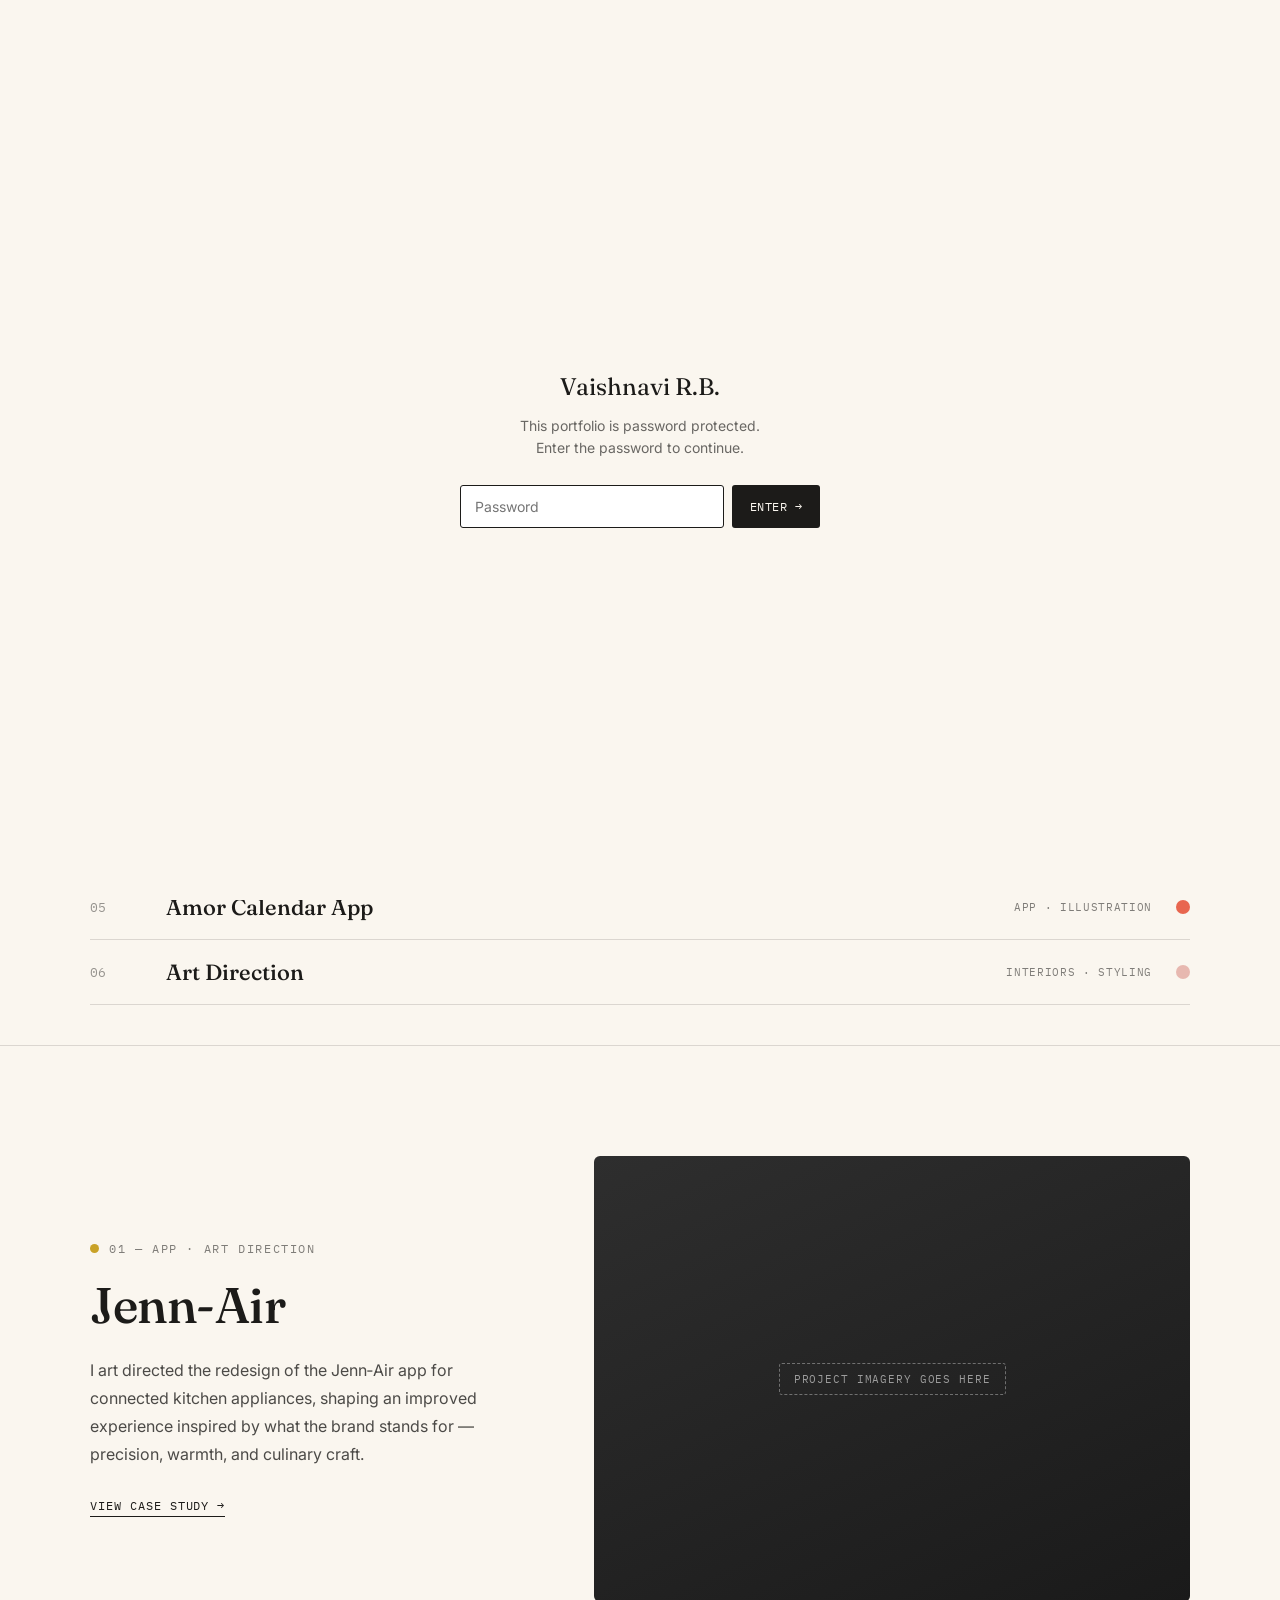
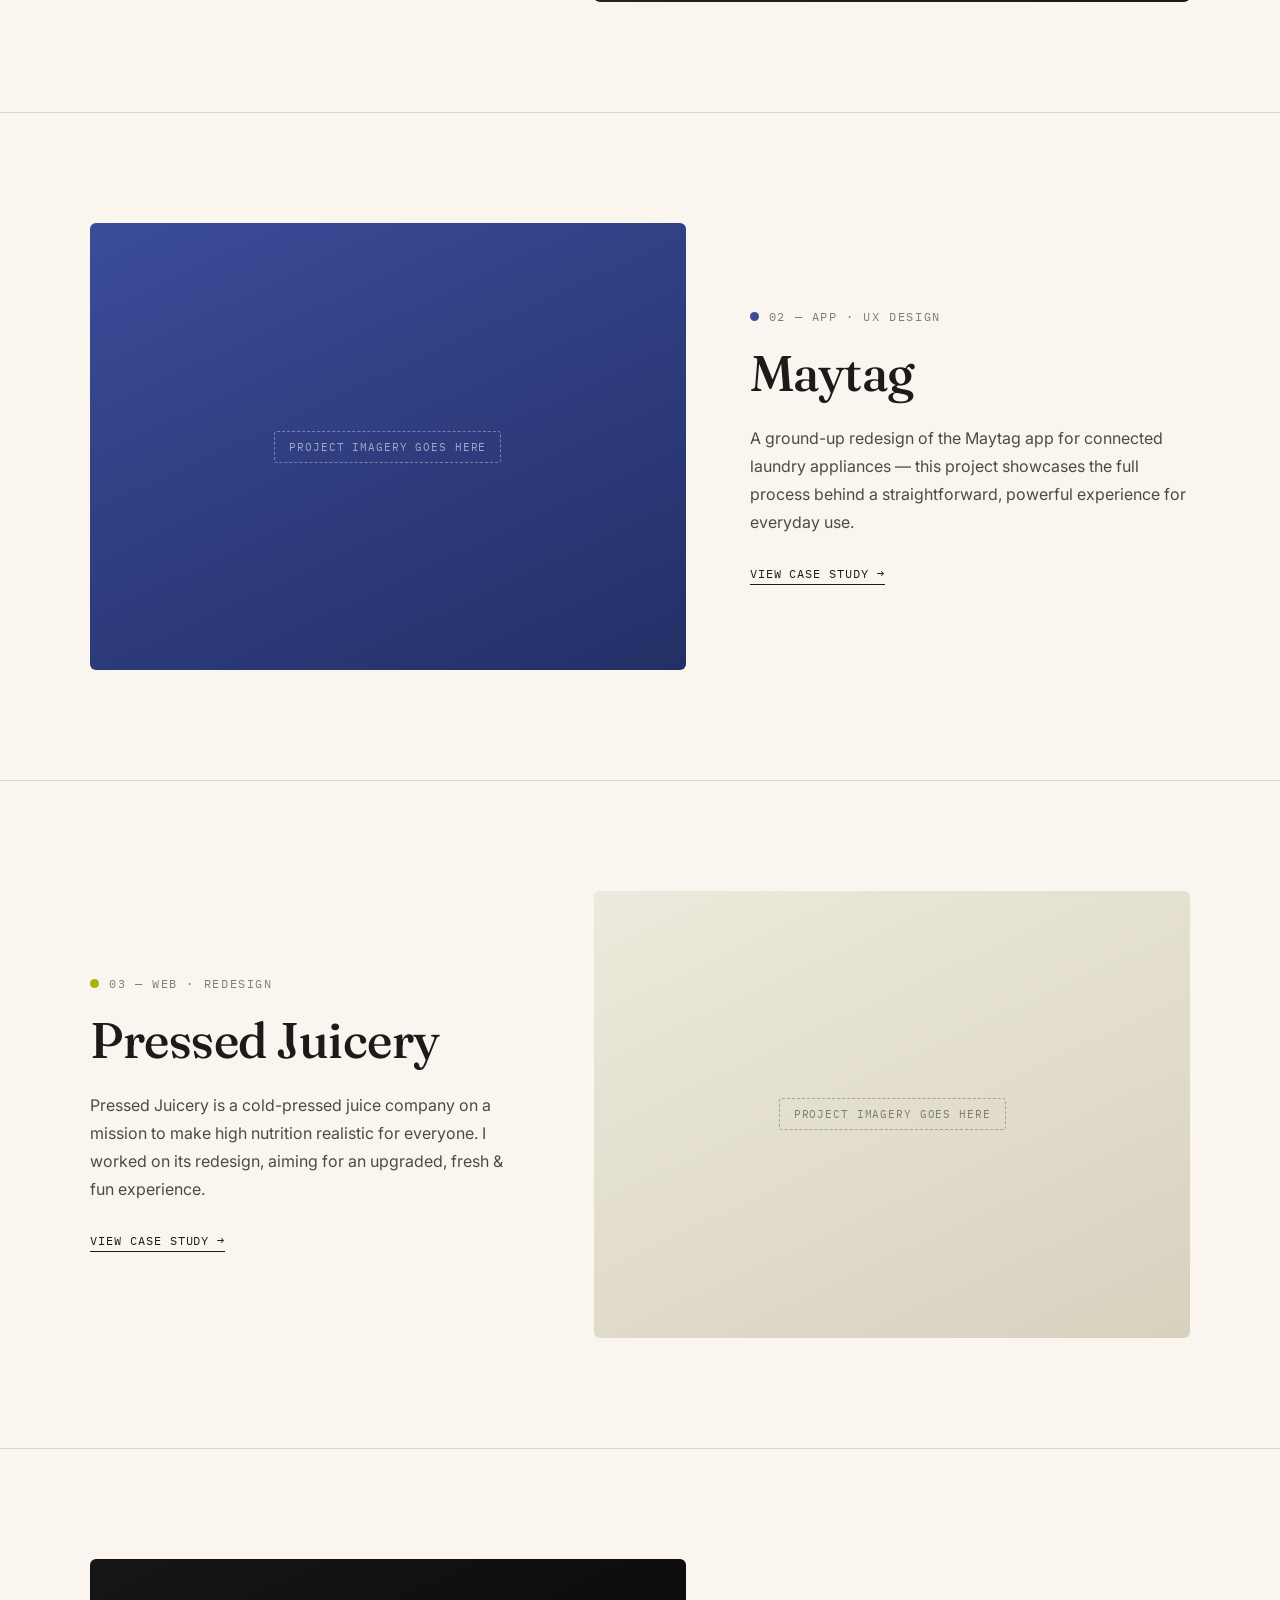
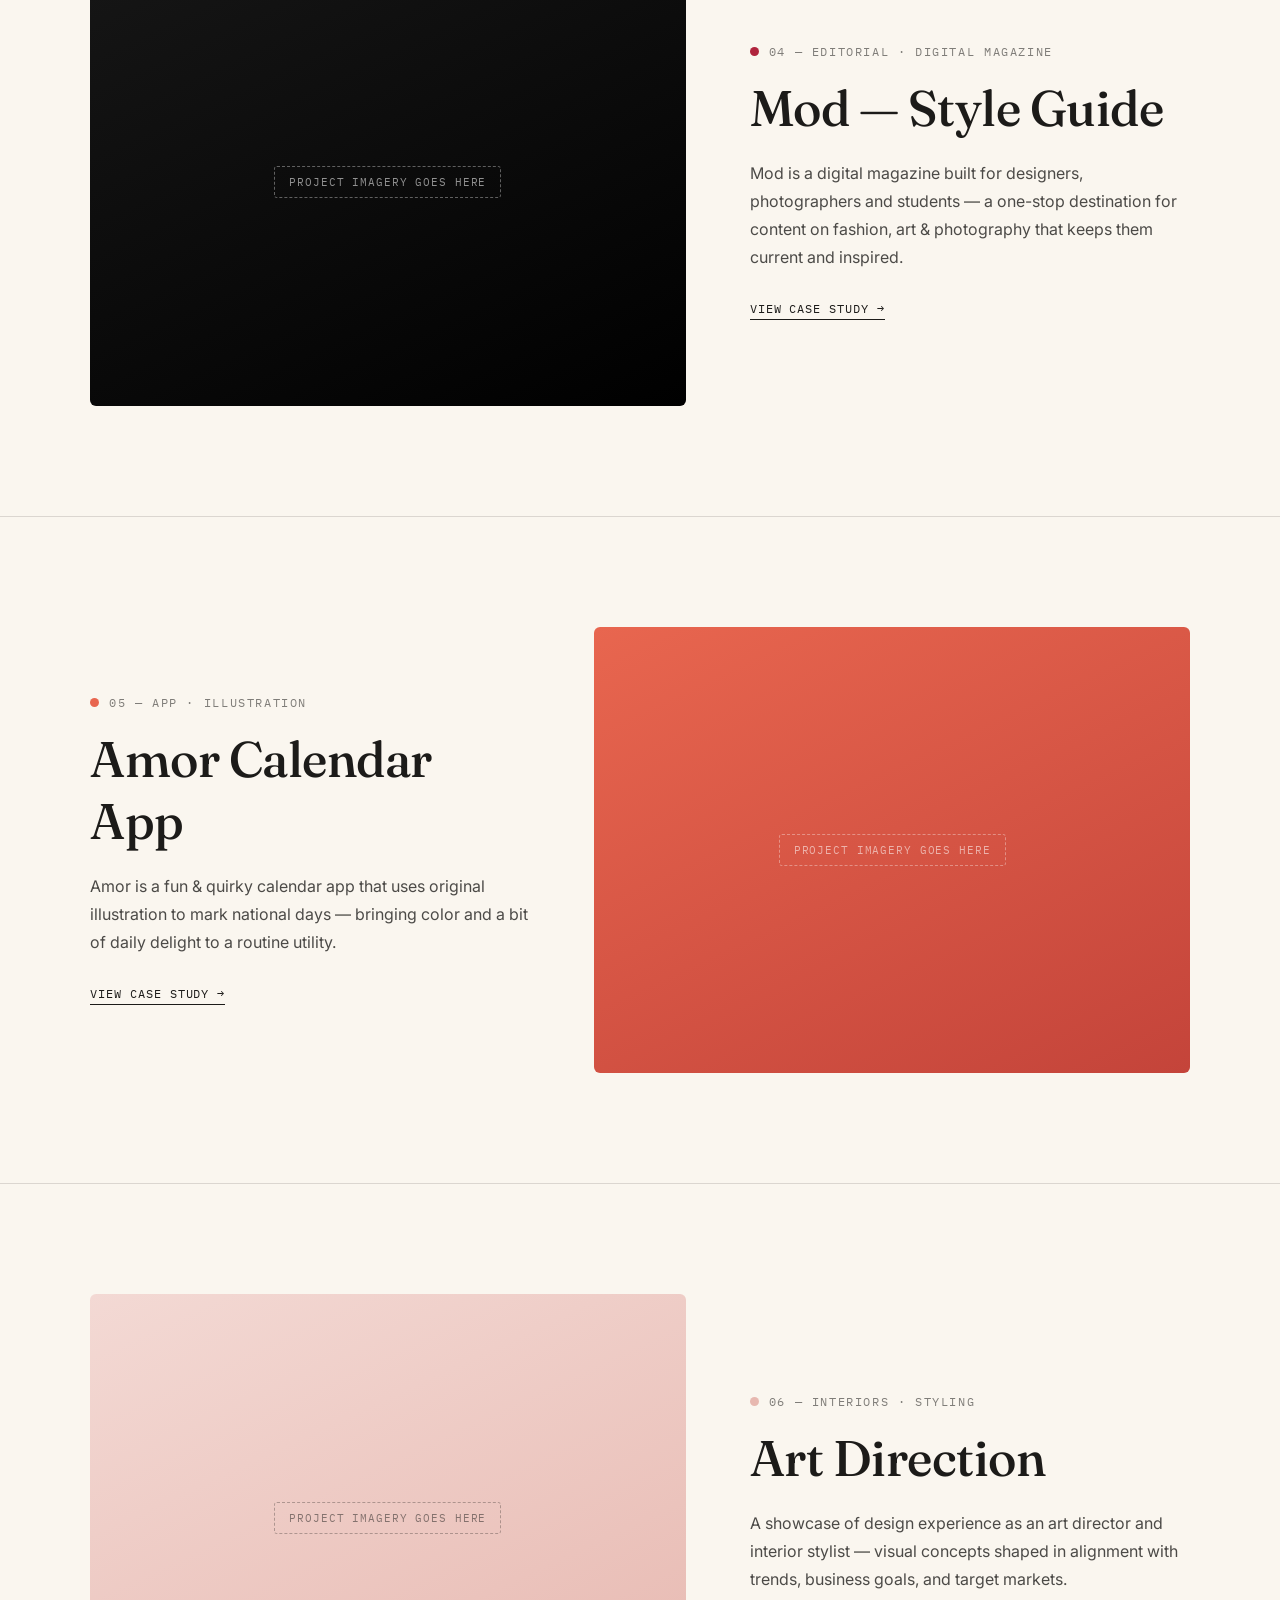
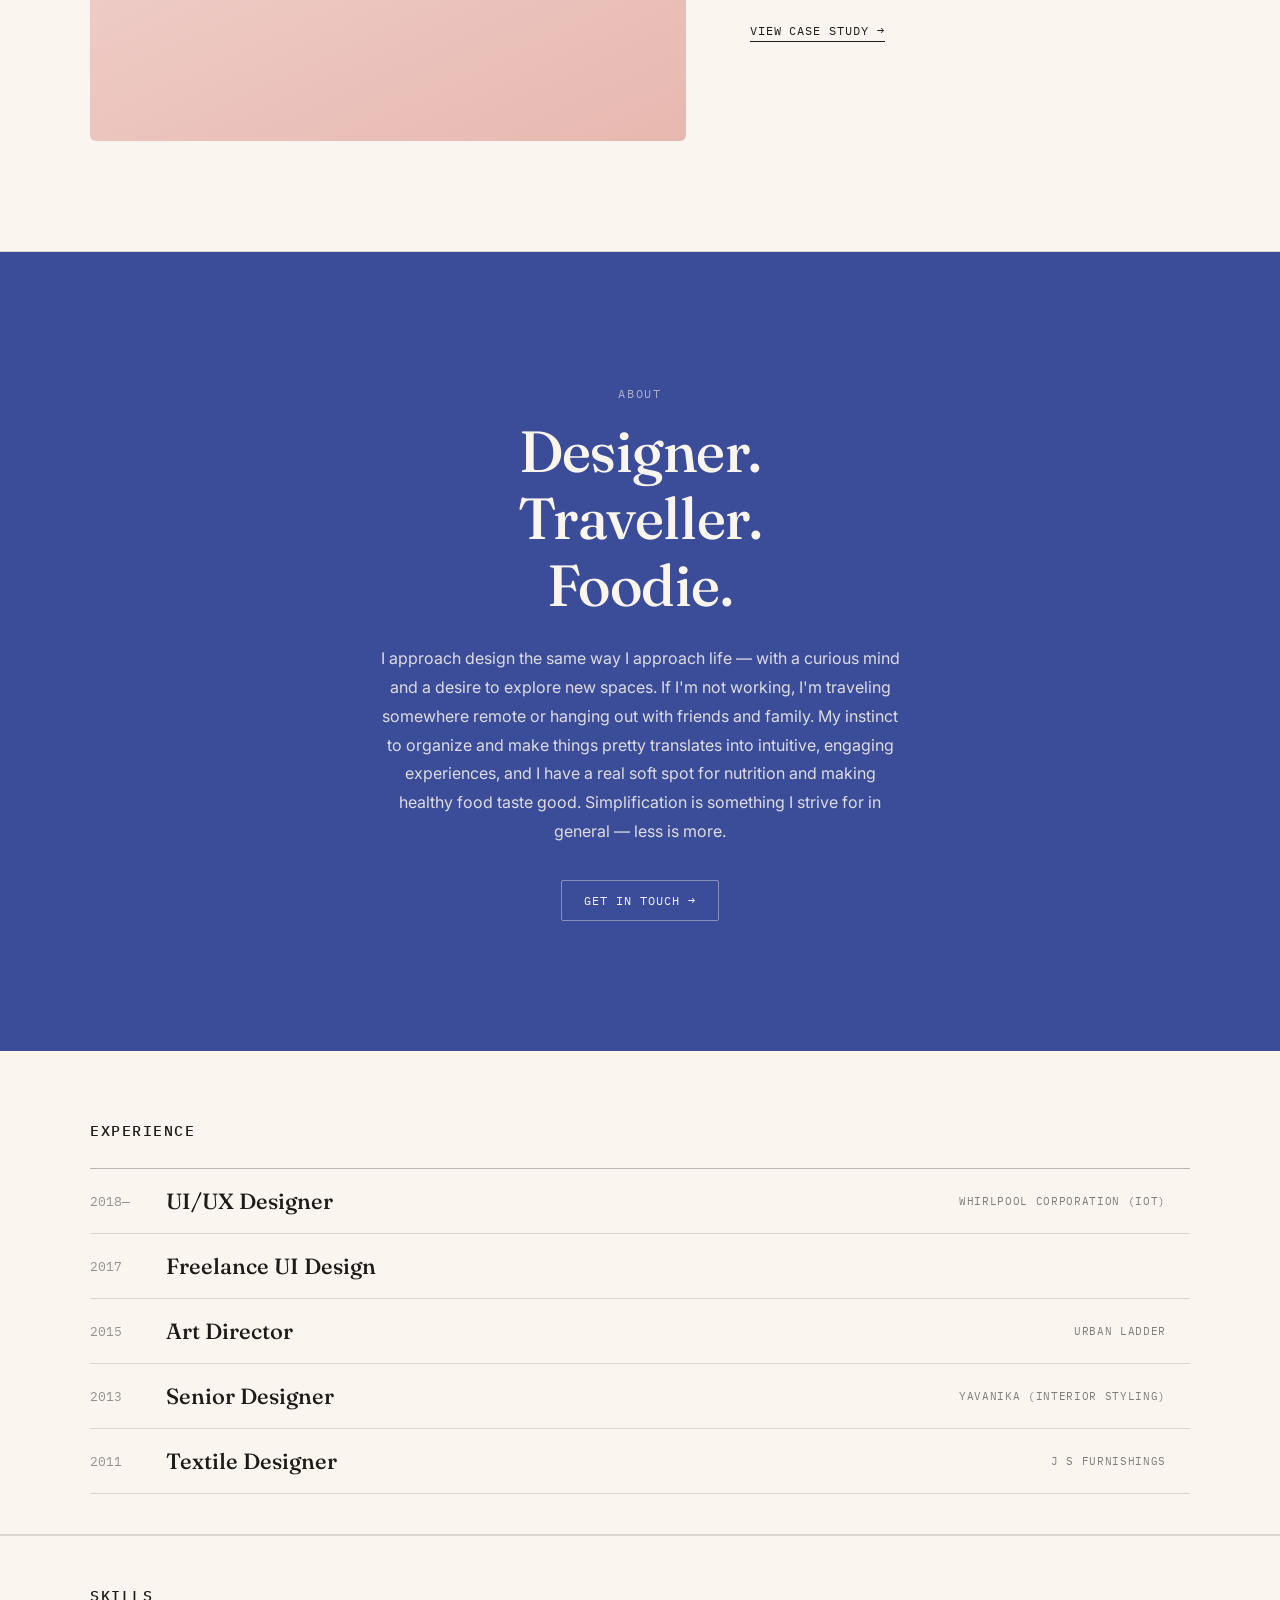
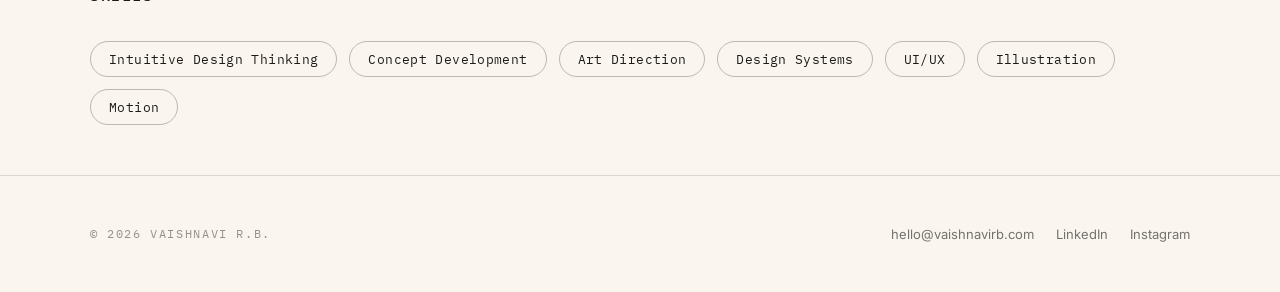
==== index.html @ 7ddd6dfa "Add files via upload" ====
<!DOCTYPE html>
<html lang="en">
<head>
<script src="password-gate.js"></script>
<meta charset="UTF-8">
<meta name="viewport" content="width=device-width, initial-scale=1.0">
<title>Vaishnavi — UI/UX Designer &amp; Art Director</title>
<link rel="preconnect" href="https://fonts.googleapis.com">
<link rel="preconnect" href="https://fonts.gstatic.com" crossorigin>
<link href="https://fonts.googleapis.com/css2?family=Fraunces:ital,opsz,wght@0,9..144,300;0,9..144,400;0,9..144,500;0,9..144,600;1,9..144,400;1,9..144,500&family=Inter:wght@400;500;600&family=IBM+Plex+Mono:wght@400;500&display=swap" rel="stylesheet">
<style>
  :root{
    --paper:#FAF6EF;
    --ink:#1C1B19;
    --indigo:#3B4C99;
    --clay:#C1592B;
    --line: rgba(28,27,25,0.14);
    --line-strong: rgba(28,27,25,0.28);
  }
  *{box-sizing:border-box;}
  html{scroll-behavior:smooth;}
  body{
    margin:0;
    background:var(--paper);
    color:var(--ink);
    font-family:'Inter', sans-serif;
    -webkit-font-smoothing:antialiased;
  }
  ::selection{background:var(--indigo); color:var(--paper);}

  h1,h2,h3{
    font-family:'Fraunces', serif;
    font-weight:500;
    margin:0;
    letter-spacing:-0.01em;
  }
  .eyebrow{
    font-family:'IBM Plex Mono', monospace;
    font-size:11.5px;
    letter-spacing:0.14em;
    text-transform:uppercase;
    color:var(--ink);
    opacity:0.55;
  }
  a{color:inherit;}
  .wrap{max-width:1180px; margin:0 auto; padding:0 40px;}

  /* ===== HEADER ===== */
  header{
    position:sticky; top:0; z-index:50;
    background:rgba(250,246,239,0.86);
    backdrop-filter:blur(10px);
    border-bottom:1px solid var(--line);
  }
  .nav{
    display:flex; align-items:center; justify-content:space-between;
    padding:20px 40px;
    max-width:1180px; margin:0 auto;
  }
  .nav-mark{
    font-family:'Fraunces', serif; font-size:19px; font-weight:500;
    text-decoration:none;
  }
  .nav-links{display:flex; align-items:center; gap:32px; font-size:13.5px;}
  .nav-links a{text-decoration:none; opacity:0.7; transition:opacity .2s;}
  .nav-links a:hover{opacity:1;}
  .nav-cta{
    font-family:'IBM Plex Mono', monospace; font-size:11.5px;
    letter-spacing:0.08em; text-transform:uppercase;
    border:1px solid var(--line-strong); padding:9px 16px; border-radius:2px;
    text-decoration:none !important; opacity:1 !important;
  }
  .nav-cta:hover{background:var(--ink); color:var(--paper); border-color:var(--ink);}

  /* ===== HERO ===== */
  .hero{
    padding:120px 0 90px;
    border-bottom:1px solid var(--line);
  }
  .hero-grid{
    display:grid; grid-template-columns:1.1fr 0.9fr; gap:60px; align-items:end;
  }
  .hero h1{
    font-size:clamp(44px, 6.2vw, 84px);
    line-height:0.98;
  }
  .hero h1 em{
    font-style:italic; color:var(--indigo);
  }
  .hero-role{
    font-family:'Fraunces', serif; font-style:italic; font-weight:400;
    font-size:clamp(20px,2.4vw,26px);
    margin-top:22px; color:var(--ink); opacity:0.85;
  }
  .hero-side p{
    font-size:15.5px; line-height:1.7; opacity:0.75; max-width:38ch;
  }
  .hero-social{
    display:flex; gap:16px; margin-top:26px;
  }
  .hero-social a{
    width:34px; height:34px; border:1px solid var(--line-strong);
    border-radius:50%; display:flex; align-items:center; justify-content:center;
    text-decoration:none; font-size:13px; transition: all .2s;
  }
  .hero-social a:hover{background:var(--ink); color:var(--paper); border-color:var(--ink);}

  /* ===== INDEX / CONTACT SHEET ===== */
  .index-section{
    padding:70px 0 40px;
    border-bottom:1px solid var(--line);
  }
  .index-head{
    display:flex; justify-content:space-between; align-items:baseline; margin-bottom:28px;
  }
  .index-head h2{font-size:15px; font-family:'IBM Plex Mono',monospace; letter-spacing:0.1em; text-transform:uppercase; font-weight:500;}
  .index-head span{font-size:13px; opacity:0.5; font-family:'IBM Plex Mono',monospace;}
  .index-list{border-top:1px solid var(--line-strong);}
  .index-row{
    display:grid; grid-template-columns:52px 1fr auto auto; align-items:center; gap:24px;
    padding:18px 0; border-bottom:1px solid var(--line);
    text-decoration:none; color:var(--ink);
    transition: padding-left .25s ease;
  }
  .index-row:hover{padding-left:10px;}
  .index-num{font-family:'IBM Plex Mono',monospace; font-size:12.5px; opacity:0.45;}
  .index-title{font-family:'Fraunces', serif; font-size:22px; font-weight:500;}
  .index-tag{font-family:'IBM Plex Mono',monospace; font-size:11px; letter-spacing:0.06em; text-transform:uppercase; opacity:0.55;}
  .index-swatch{width:14px; height:14px; border-radius:50%;}

  /* ===== PROJECT SECTIONS ===== */
  .project{
    padding:110px 0;
    border-bottom:1px solid var(--line);
  }
  .project-grid{
    display:grid; grid-template-columns:0.85fr 1.15fr; gap:64px; align-items:center;
  }
  .project:nth-child(even) .project-grid{ }
  .project.flip .project-grid{grid-template-columns:1.15fr 0.85fr;}
  .project.flip .project-visual{order:-1;}
  .project-eyebrow{display:flex; align-items:center; gap:10px; margin-bottom:18px;}
  .project-eyebrow .dot{width:9px; height:9px; border-radius:50%;}
  .project h3{font-size:clamp(32px,4vw,50px); margin-bottom:20px;}
  .project p{font-size:16px; line-height:1.75; opacity:0.78; max-width:44ch; margin-bottom:26px;}
  .project-link{
    font-family:'IBM Plex Mono', monospace; font-size:12px; letter-spacing:0.08em; text-transform:uppercase;
    text-decoration:none; display:inline-flex; align-items:center; gap:8px; border-bottom:1px solid var(--ink); padding-bottom:3px;
  }
  .project-visual{
    aspect-ratio:4/3; border-radius:6px; position:relative; overflow:hidden;
    display:flex; align-items:center; justify-content:center;
  }
  .project-visual .ph-label{
    font-family:'IBM Plex Mono',monospace; font-size:11px; letter-spacing:0.08em; text-transform:uppercase;
    color:rgba(255,255,255,0.55); border:1px dashed rgba(255,255,255,0.35); padding:8px 14px; border-radius:3px;
  }

  /* ===== ABOUT / CLOSING ===== */
  .about-strip{
    padding:130px 0; background:var(--indigo); color:var(--paper);
    text-align:center;
  }
  .about-strip .eyebrow{color:var(--paper); opacity:0.6;}
  .about-strip h2{
    font-size:clamp(34px,5vw,58px); margin-top:16px; line-height:1.15;
  }
  .about-strip h2 span{display:block;}
  .about-cta{
    margin-top:34px; display:inline-flex; align-items:center; gap:10px;
    font-family:'IBM Plex Mono',monospace; font-size:12px; letter-spacing:0.08em; text-transform:uppercase;
    border:1px solid rgba(250,246,239,0.4); padding:12px 22px; border-radius:2px; text-decoration:none;
    transition: all .2s;
  }
  .about-cta:hover{background:var(--paper); color:var(--indigo); border-color:var(--paper);}

  /* ===== FOOTER ===== */
  footer{padding:50px 0; }
  .footer-grid{display:flex; justify-content:space-between; align-items:center; flex-wrap:wrap; gap:20px;}
  footer .eyebrow{opacity:0.45;}
  .footer-links{display:flex; gap:22px; font-size:13px;}
  .footer-links a{text-decoration:none; opacity:0.6;}
  .footer-links a:hover{opacity:1;}

  @media (max-width:860px){
    .wrap{padding:0 24px;}
    .nav{padding:18px 24px;}
    .nav-links{gap:18px;}
    .hero{padding:70px 0 50px;}
    .hero-grid{grid-template-columns:1fr; gap:30px;}
    .index-row{grid-template-columns:34px 1fr; row-gap:6px;}
    .index-tag, .index-swatch{display:none;}
    .project{padding:64px 0;}
    .project-grid, .project.flip .project-grid{grid-template-columns:1fr !important; gap:32px;}
    .project.flip .project-visual{order:0;}
    .about-strip{padding:80px 0;}
  }
</style>
</head>
<body>

<header>
  <nav class="nav">
    <a href="#top" class="nav-mark">Vaishnavi&nbsp;R.B.</a>
    <div class="nav-links">
      <a href="#work">Work</a>
      <a href="#about">About</a>
      <a href="#contact" class="nav-cta">Contact</a>
    </div>
  </nav>
</header>

<main id="top">

  <!-- HERO -->
  <section class="hero">
    <div class="wrap hero-grid">
      <div>
        <h1>Hi, I'm<br><em>Vaishnavi.</em></h1>
        <div class="hero-role">UI/UX Designer &amp; Art Director</div>
      </div>
      <div class="hero-side">
        <p>I design digital products and lead visual direction for brands across food, home, fashion and lifestyle — from connected-appliance apps to editorial style guides.</p>
        <div class="hero-social">
          <a href="#" aria-label="LinkedIn">in</a>
          <a href="#" aria-label="Instagram">◎</a>
        </div>
      </div>
    </div>
  </section>

  <!-- INDEX -->
  <section class="index-section" id="work">
    <div class="wrap">
      <div class="index-head">
        <h2>Selected Work</h2>
        <span>2019 — 2024</span>
      </div>
      <div class="index-list">

        <a href="jennair.html" class="index-row">
          <span class="index-num">01</span>
          <span class="index-title">Jenn&#8209;Air</span>
          <span class="index-tag">App · Art Direction</span>
          <span class="index-swatch" style="background:#C9A227;"></span>
        </a>

        <a href="maytag.html" class="index-row">
          <span class="index-num">02</span>
          <span class="index-title">Maytag</span>
          <span class="index-tag">App · UX Design</span>
          <span class="index-swatch" style="background:#3B4C99;"></span>
        </a>

        <a href="pressed-juicery.html" class="index-row">
          <span class="index-num">03</span>
          <span class="index-title">Pressed Juicery</span>
          <span class="index-tag">Web · Redesign</span>
          <span class="index-swatch" style="background:#A8B400;"></span>
        </a>

        <a href="mod-style-guide.html" class="index-row">
          <span class="index-num">04</span>
          <span class="index-title">Mod — Style Guide</span>
          <span class="index-tag">Editorial · Digital Mag</span>
          <span class="index-swatch" style="background:#B0243D;"></span>
        </a>

        <a href="amor.html" class="index-row">
          <span class="index-num">05</span>
          <span class="index-title">Amor Calendar App</span>
          <span class="index-tag">App · Illustration</span>
          <span class="index-swatch" style="background:#E8664F;"></span>
        </a>

        <a href="art-direction.html" class="index-row">
          <span class="index-num">06</span>
          <span class="index-title">Art Direction</span>
          <span class="index-tag">Interiors · Styling</span>
          <span class="index-swatch" style="background:#E7B8B0;"></span>
        </a>

      </div>
    </div>
  </section>

  <!-- 01 JENN-AIR -->
  <section class="project" id="jennair">
    <div class="wrap project-grid">
      <div>
        <div class="project-eyebrow">
          <span class="dot" style="background:#C9A227;"></span>
          <span class="eyebrow">01 — App · Art Direction</span>
        </div>
        <h3>Jenn&#8209;Air</h3>
        <p>I art directed the redesign of the Jenn&#8209;Air app for connected kitchen appliances, shaping an improved experience inspired by what the brand stands for — precision, warmth, and culinary craft.</p>
        <a class="project-link" href="jennair.html">View case study →</a>
      </div>
      <div class="project-visual" style="background:linear-gradient(155deg,#2E2E2E,#1a1a1a);">
        <span class="ph-label">Project imagery goes here</span>
      </div>
    </div>
  </section>

  <!-- 02 MAYTAG -->
  <section class="project flip" id="maytag">
    <div class="wrap project-grid">
      <div class="project-visual" style="background:linear-gradient(155deg,#3B4C99,#232f66);">
        <span class="ph-label">Project imagery goes here</span>
      </div>
      <div>
        <div class="project-eyebrow">
          <span class="dot" style="background:#3B4C99;"></span>
          <span class="eyebrow">02 — App · UX Design</span>
        </div>
        <h3>Maytag</h3>
        <p>A ground-up redesign of the Maytag app for connected laundry appliances — this project showcases the full process behind a straightforward, powerful experience for everyday use.</p>
        <a class="project-link" href="maytag.html">View case study →</a>
      </div>
    </div>
  </section>

  <!-- 03 PRESSED JUICERY -->
  <section class="project" id="juicery">
    <div class="wrap project-grid">
      <div>
        <div class="project-eyebrow">
          <span class="dot" style="background:#A8B400;"></span>
          <span class="eyebrow">03 — Web · Redesign</span>
        </div>
        <h3>Pressed Juicery</h3>
        <p>Pressed Juicery is a cold-pressed juice company on a mission to make high nutrition realistic for everyone. I worked on its redesign, aiming for an upgraded, fresh &amp; fun experience.</p>
        <a class="project-link" href="pressed-juicery.html">View case study →</a>
      </div>
      <div class="project-visual" style="background:linear-gradient(155deg,#EDE9DC,#D7D2BE);">
        <span class="ph-label" style="color:rgba(28,27,25,0.5); border-color:rgba(28,27,25,0.3);">Project imagery goes here</span>
      </div>
    </div>
  </section>

  <!-- 04 MOD -->
  <section class="project flip" id="mod">
    <div class="wrap project-grid">
      <div class="project-visual" style="background:linear-gradient(155deg,#161616,#000);">
        <span class="ph-label">Project imagery goes here</span>
      </div>
      <div>
        <div class="project-eyebrow">
          <span class="dot" style="background:#B0243D;"></span>
          <span class="eyebrow">04 — Editorial · Digital Magazine</span>
        </div>
        <h3>Mod — Style Guide</h3>
        <p>Mod is a digital magazine built for designers, photographers and students — a one-stop destination for content on fashion, art &amp; photography that keeps them current and inspired.</p>
        <a class="project-link" href="mod-style-guide.html">View case study →</a>
      </div>
    </div>
  </section>

  <!-- 05 AMOR -->
  <section class="project" id="amor">
    <div class="wrap project-grid">
      <div>
        <div class="project-eyebrow">
          <span class="dot" style="background:#E8664F;"></span>
          <span class="eyebrow">05 — App · Illustration</span>
        </div>
        <h3>Amor Calendar App</h3>
        <p>Amor is a fun &amp; quirky calendar app that uses original illustration to mark national days — bringing color and a bit of daily delight to a routine utility.</p>
        <a class="project-link" href="amor.html">View case study →</a>
      </div>
      <div class="project-visual" style="background:linear-gradient(155deg,#E8664F,#C4443A);">
        <span class="ph-label">Project imagery goes here</span>
      </div>
    </div>
  </section>

  <!-- 06 ART DIRECTION -->
  <section class="project flip" id="artdirection">
    <div class="wrap project-grid">
      <div class="project-visual" style="background:linear-gradient(155deg,#F3D9D4,#E7B8B0);">
        <span class="ph-label" style="color:rgba(28,27,25,0.5); border-color:rgba(28,27,25,0.3);">Project imagery goes here</span>
      </div>
      <div>
        <div class="project-eyebrow">
          <span class="dot" style="background:#E7B8B0;"></span>
          <span class="eyebrow">06 — Interiors · Styling</span>
        </div>
        <h3>Art Direction</h3>
        <p>A showcase of design experience as an art director and interior stylist — visual concepts shaped in alignment with trends, business goals, and target markets.</p>
        <a class="project-link" href="art-direction.html">View case study →</a>
      </div>
    </div>
  </section>

  <!-- ABOUT / CLOSING -->
  <section class="about-strip" id="about">
    <div class="wrap">
      <span class="eyebrow">About</span>
      <h2><span>Designer.</span><span>Traveller.</span><span>Foodie.</span></h2>
      <p style="max-width:52ch; margin:26px auto 0; font-size:16px; line-height:1.8; opacity:0.85;">I approach design the same way I approach life — with a curious mind and a desire to explore new spaces. If I'm not working, I'm traveling somewhere remote or hanging out with friends and family. My instinct to organize and make things pretty translates into intuitive, engaging experiences, and I have a real soft spot for nutrition and making healthy food taste good. Simplification is something I strive for in general — less is more.</p>
      <a href="#contact" class="about-cta">Get in touch →</a>
    </div>
  </section>

  <!-- EXPERIENCE -->
  <section class="index-section">
    <div class="wrap">
      <div class="index-head">
        <h2>Experience</h2>
      </div>
      <div class="index-list">
        <div class="index-row" style="cursor:default;">
          <span class="index-num">2018—</span>
          <span class="index-title">UI/UX Designer</span>
          <span class="index-tag">Whirlpool Corporation (IoT)</span>
          <span></span>
        </div>
        <div class="index-row" style="cursor:default;">
          <span class="index-num">2017</span>
          <span class="index-title">Freelance UI Design</span>
          <span class="index-tag"></span>
          <span></span>
        </div>
        <div class="index-row" style="cursor:default;">
          <span class="index-num">2015</span>
          <span class="index-title">Art Director</span>
          <span class="index-tag">Urban Ladder</span>
          <span></span>
        </div>
        <div class="index-row" style="cursor:default;">
          <span class="index-num">2013</span>
          <span class="index-title">Senior Designer</span>
          <span class="index-tag">Yavanika (Interior Styling)</span>
          <span></span>
        </div>
        <div class="index-row" style="cursor:default;">
          <span class="index-num">2011</span>
          <span class="index-title">Textile Designer</span>
          <span class="index-tag">J S Furnishings</span>
          <span></span>
        </div>
      </div>
    </div>
  </section>

  <!-- SKILLS -->
  <section class="index-section" style="border-top:1px solid var(--line); padding-top:50px;">
    <div class="wrap">
      <div class="index-head">
        <h2>Skills</h2>
      </div>
      <div style="display:flex; flex-wrap:wrap; gap:12px; padding:8px 0 10px;">
        <span style="font-family:'IBM Plex Mono',monospace; font-size:12.5px; letter-spacing:0.03em; border:1px solid var(--line-strong); border-radius:999px; padding:9px 18px;">Intuitive Design Thinking</span>
        <span style="font-family:'IBM Plex Mono',monospace; font-size:12.5px; letter-spacing:0.03em; border:1px solid var(--line-strong); border-radius:999px; padding:9px 18px;">Concept Development</span>
        <span style="font-family:'IBM Plex Mono',monospace; font-size:12.5px; letter-spacing:0.03em; border:1px solid var(--line-strong); border-radius:999px; padding:9px 18px;">Art Direction</span>
        <span style="font-family:'IBM Plex Mono',monospace; font-size:12.5px; letter-spacing:0.03em; border:1px solid var(--line-strong); border-radius:999px; padding:9px 18px;">Design Systems</span>
        <span style="font-family:'IBM Plex Mono',monospace; font-size:12.5px; letter-spacing:0.03em; border:1px solid var(--line-strong); border-radius:999px; padding:9px 18px;">UI/UX</span>
        <span style="font-family:'IBM Plex Mono',monospace; font-size:12.5px; letter-spacing:0.03em; border:1px solid var(--line-strong); border-radius:999px; padding:9px 18px;">Illustration</span>
        <span style="font-family:'IBM Plex Mono',monospace; font-size:12.5px; letter-spacing:0.03em; border:1px solid var(--line-strong); border-radius:999px; padding:9px 18px;">Motion</span>
      </div>
    </div>
  </section>

</main>

<footer id="contact">
  <div class="wrap footer-grid">
    <span class="eyebrow">© 2026 Vaishnavi R.B.</span>
    <div class="footer-links">
      <a href="mailto:hello@vaishnavirb.com">hello@vaishnavirb.com</a>
      <a href="#">LinkedIn</a>
      <a href="#">Instagram</a>
    </div>
  </div>
</footer>

</body>
</html>
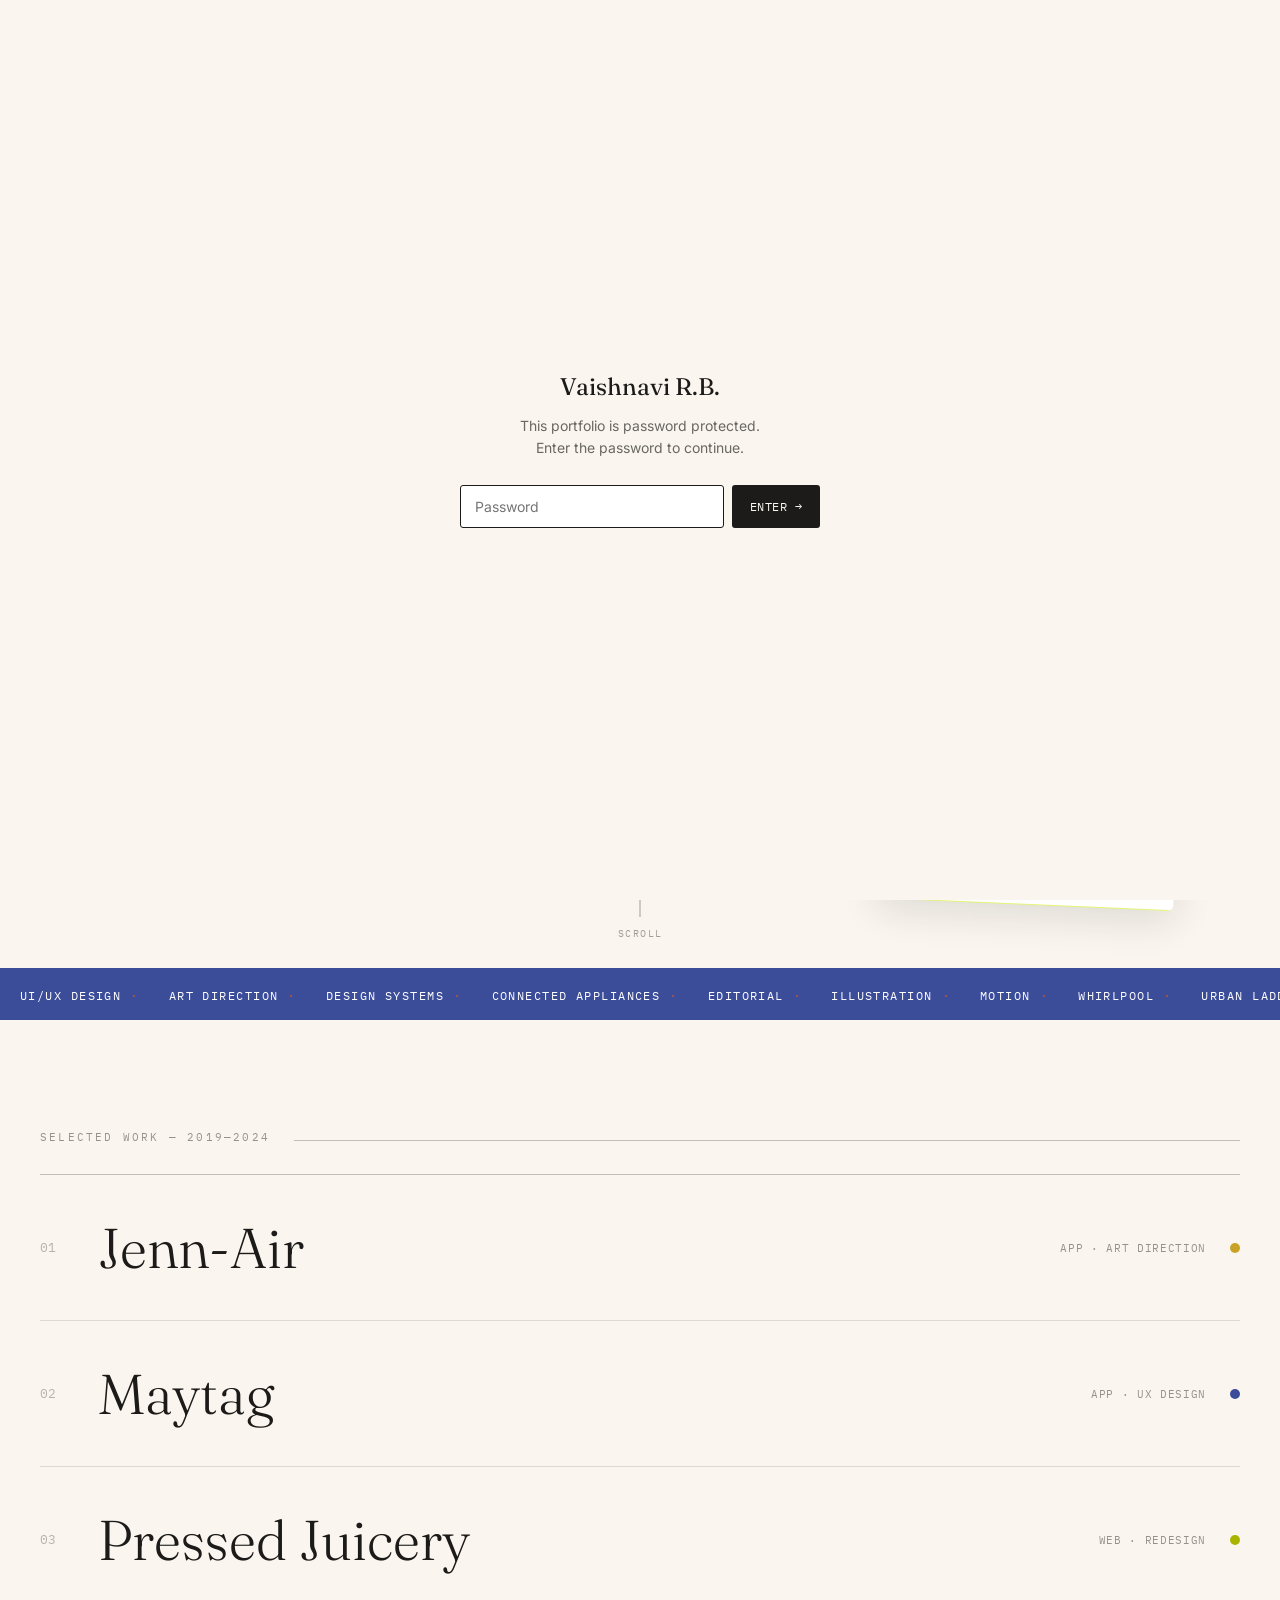
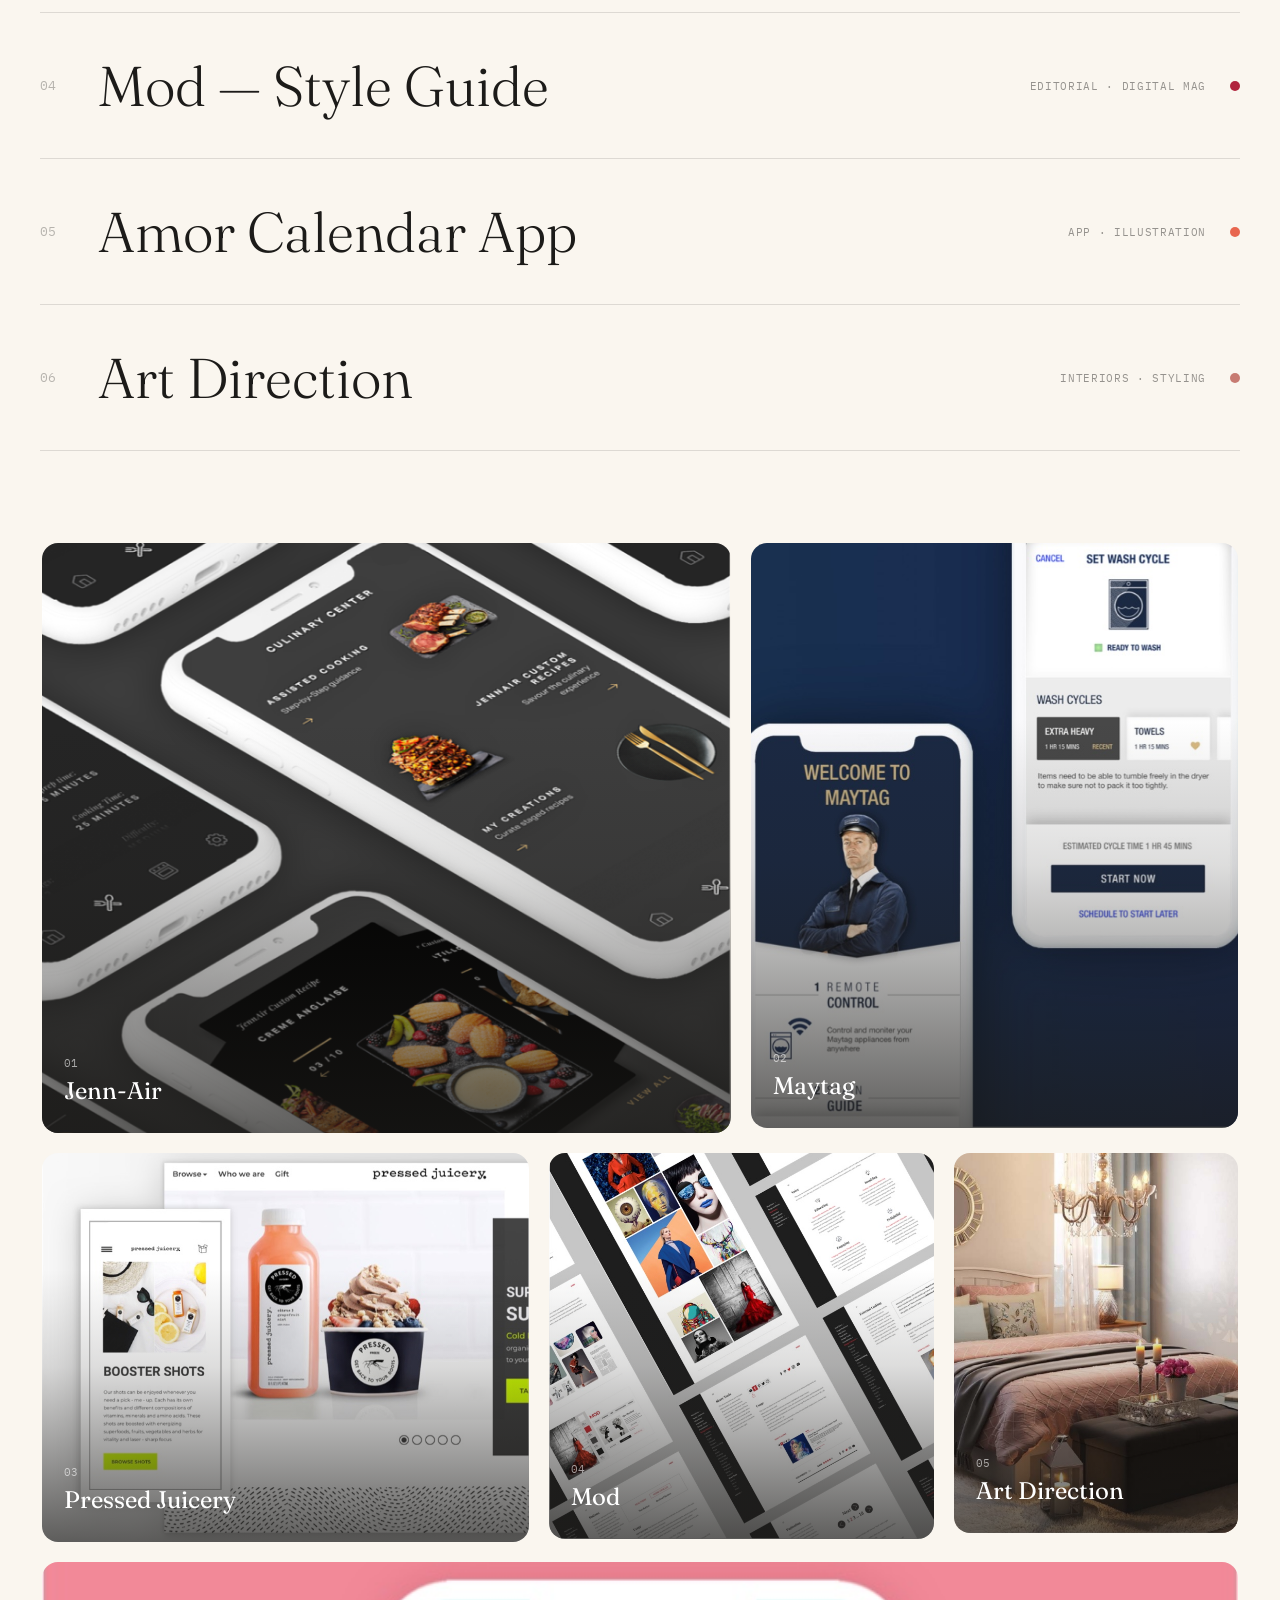
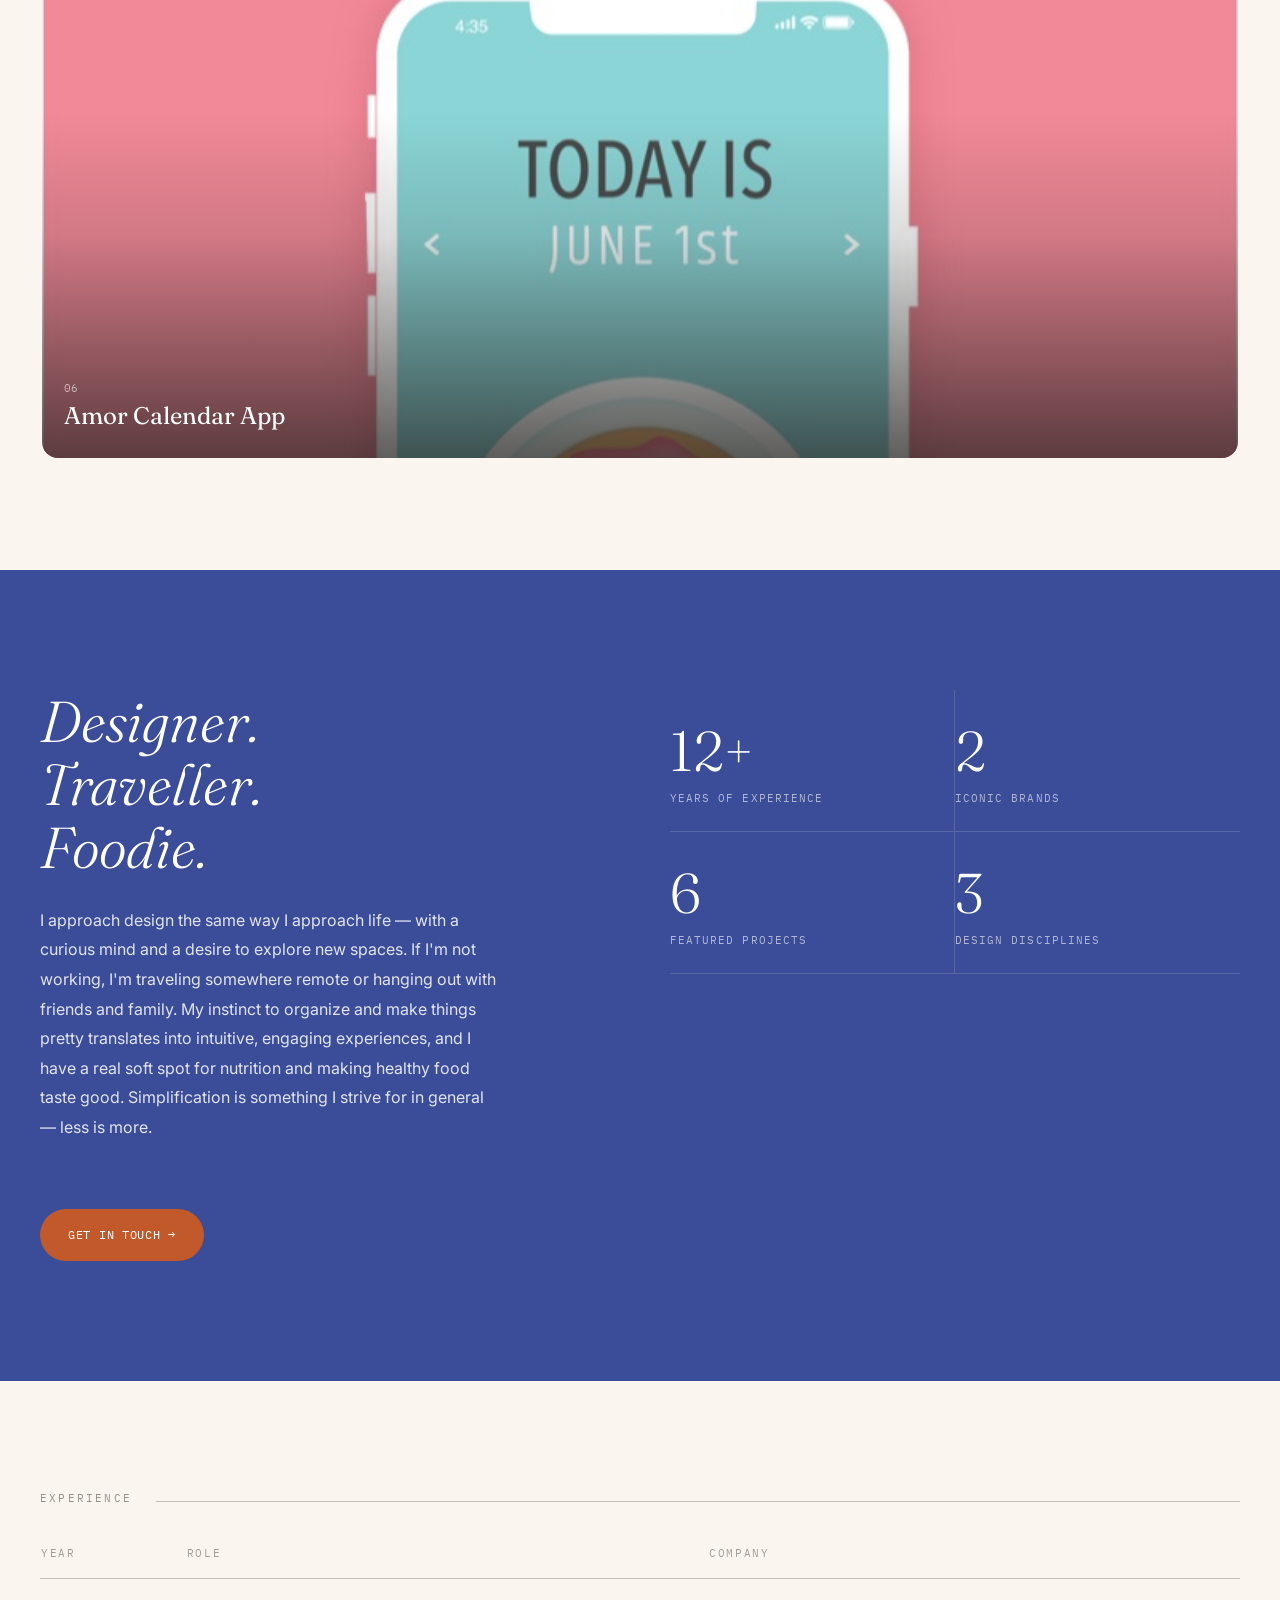
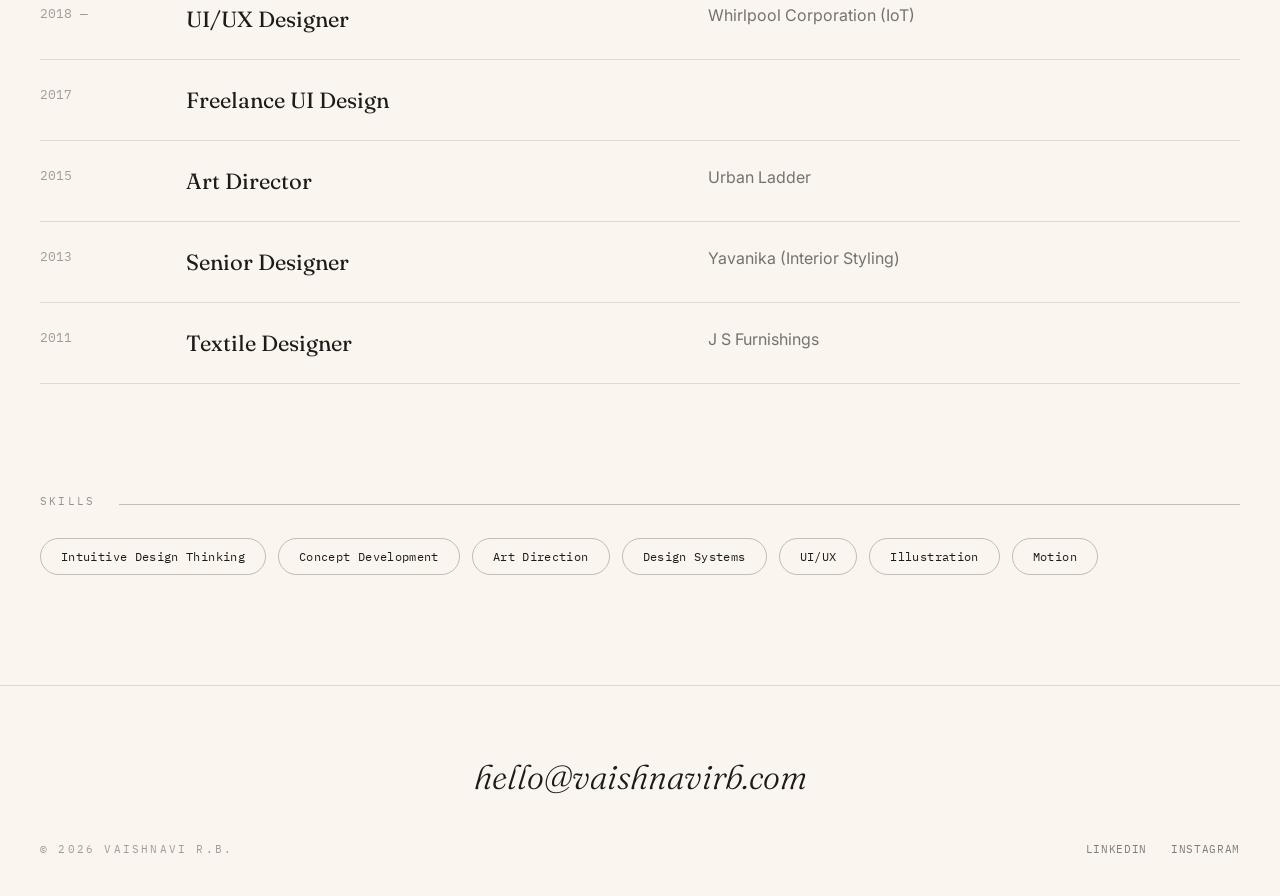
==== commit a0116f30: "Version 2" ====
--- a/index.html
+++ b/index.html
@@ -1,199 +1,210 @@
 <!DOCTYPE html>
 <html lang="en">
 <head>
-<script src="password-gate.js"></script>
 <meta charset="UTF-8">
 <meta name="viewport" content="width=device-width, initial-scale=1.0">
-<title>Vaishnavi — UI/UX Designer &amp; Art Director</title>
+<title>Vaishnavi R.B. — UI/UX Designer &amp; Art Director</title>
+<script src="password-gate.js"></script>
 <link rel="preconnect" href="https://fonts.googleapis.com">
 <link rel="preconnect" href="https://fonts.gstatic.com" crossorigin>
-<link href="https://fonts.googleapis.com/css2?family=Fraunces:ital,opsz,wght@0,9..144,300;0,9..144,400;0,9..144,500;0,9..144,600;1,9..144,400;1,9..144,500&family=Inter:wght@400;500;600&family=IBM+Plex+Mono:wght@400;500&display=swap" rel="stylesheet">
+<link href="https://fonts.googleapis.com/css2?family=Fraunces:ital,opsz,wght@0,9..144,300;0,9..144,400;0,9..144,500;0,9..144,600;1,9..144,300;1,9..144,400;1,9..144,500&family=Inter:wght@400;500;600&family=IBM+Plex+Mono:wght@400;500&display=swap" rel="stylesheet">
 <style>
   :root{
     --paper:#FAF6EF;
     --ink:#1C1B19;
     --indigo:#3B4C99;
     --clay:#C1592B;
-    --line: rgba(28,27,25,0.14);
-    --line-strong: rgba(28,27,25,0.28);
+    --line: rgba(28,27,25,0.13);
+    --line-strong: rgba(28,27,25,0.26);
   }
   *{box-sizing:border-box;}
   html{scroll-behavior:smooth;}
   body{
-    margin:0;
-    background:var(--paper);
-    color:var(--ink);
-    font-family:'Inter', sans-serif;
-    -webkit-font-smoothing:antialiased;
-  }
+    margin:0; background:var(--paper); color:var(--ink);
+    font-family:'Inter', sans-serif; -webkit-font-smoothing:antialiased;
+    image-rendering:-webkit-optimize-contrast;
+  }
+  img{image-rendering:auto;}
   ::selection{background:var(--indigo); color:var(--paper);}
-
-  h1,h2,h3{
-    font-family:'Fraunces', serif;
-    font-weight:500;
-    margin:0;
-    letter-spacing:-0.01em;
-  }
-  .eyebrow{
-    font-family:'IBM Plex Mono', monospace;
-    font-size:11.5px;
-    letter-spacing:0.14em;
-    text-transform:uppercase;
-    color:var(--ink);
-    opacity:0.55;
-  }
+  h1,h2,h3{font-family:'Fraunces', serif; font-weight:400; margin:0; letter-spacing:-0.01em;}
+  .mono{font-family:'IBM Plex Mono', monospace;}
+  .eyebrow{font-family:'IBM Plex Mono', monospace; font-size:11px; letter-spacing:0.2em; text-transform:uppercase; opacity:0.45;}
   a{color:inherit;}
-  .wrap{max-width:1180px; margin:0 auto; padding:0 40px;}
+  .wrap{max-width:1280px; margin:0 auto; padding:0 40px;}
+
+  /* reveal-on-scroll */
+  .reveal{opacity:0; transform:translateY(36px); transition:opacity .8s ease, transform .8s ease;}
+  .reveal.in{opacity:1; transform:translateY(0);}
 
   /* ===== HEADER ===== */
-  header{
-    position:sticky; top:0; z-index:50;
-    background:rgba(250,246,239,0.86);
-    backdrop-filter:blur(10px);
-    border-bottom:1px solid var(--line);
-  }
-  .nav{
-    display:flex; align-items:center; justify-content:space-between;
-    padding:20px 40px;
-    max-width:1180px; margin:0 auto;
-  }
-  .nav-mark{
-    font-family:'Fraunces', serif; font-size:19px; font-weight:500;
-    text-decoration:none;
-  }
-  .nav-links{display:flex; align-items:center; gap:32px; font-size:13.5px;}
-  .nav-links a{text-decoration:none; opacity:0.7; transition:opacity .2s;}
+  header{position:sticky; top:0; z-index:80; background:rgba(250,246,239,0.92); backdrop-filter:blur(16px); border-bottom:1px solid var(--line);}
+  .nav{display:flex; align-items:center; justify-content:space-between; padding:22px 40px; max-width:1280px; margin:0 auto;}
+  .nav-mark{font-family:'Fraunces', serif; font-size:18px; text-decoration:none;}
+  .nav-links{display:flex; align-items:center; gap:36px;}
+  .nav-links a{font-family:'IBM Plex Mono',monospace; font-size:11px; letter-spacing:0.15em; text-transform:uppercase; text-decoration:none; opacity:0.6; position:relative; padding-bottom:3px;}
+  .nav-links a::after{content:''; position:absolute; left:0; bottom:0; width:0; height:1px; background:var(--ink); transition:width .3s ease;}
   .nav-links a:hover{opacity:1;}
-  .nav-cta{
-    font-family:'IBM Plex Mono', monospace; font-size:11.5px;
-    letter-spacing:0.08em; text-transform:uppercase;
-    border:1px solid var(--line-strong); padding:9px 16px; border-radius:2px;
-    text-decoration:none !important; opacity:1 !important;
-  }
-  .nav-cta:hover{background:var(--ink); color:var(--paper); border-color:var(--ink);}
+  .nav-links a:hover::after{width:100%;}
+  #scroll-progress{position:absolute; left:0; bottom:-1px; height:2px; width:0%; background:var(--indigo); transition:width .1s linear;}
 
   /* ===== HERO ===== */
-  .hero{
-    padding:120px 0 90px;
-    border-bottom:1px solid var(--line);
-  }
-  .hero-grid{
-    display:grid; grid-template-columns:1.1fr 0.9fr; gap:60px; align-items:end;
-  }
-  .hero h1{
-    font-size:clamp(44px, 6.2vw, 84px);
-    line-height:0.98;
-  }
-  .hero h1 em{
-    font-style:italic; color:var(--indigo);
-  }
-  .hero-role{
-    font-family:'Fraunces', serif; font-style:italic; font-weight:400;
-    font-size:clamp(20px,2.4vw,26px);
-    margin-top:22px; color:var(--ink); opacity:0.85;
-  }
-  .hero-side p{
-    font-size:15.5px; line-height:1.7; opacity:0.75; max-width:38ch;
-  }
-  .hero-social{
-    display:flex; gap:16px; margin-top:26px;
-  }
-  .hero-social a{
-    width:34px; height:34px; border:1px solid var(--line-strong);
-    border-radius:50%; display:flex; align-items:center; justify-content:center;
-    text-decoration:none; font-size:13px; transition: all .2s;
-  }
+  .hero{min-height:100dvh; display:flex; align-items:center; position:relative; padding:100px 0 40px; overflow:hidden;}
+  .hero-grid{display:grid; grid-template-columns:1.15fr 0.85fr; gap:40px; align-items:center; width:100%;}
+  .hero-eyebrow{margin-bottom:26px; opacity:0; animation:fadeUp .7s ease forwards; animation-delay:.1s;}
+  .hero h1{font-size:clamp(56px, 12vw, 150px); line-height:0.92; font-weight:300; letter-spacing:-0.02em;
+    opacity:0; animation:fadeUp .9s ease forwards; animation-delay:.2s;}
+  .hero h1 .rb{display:block; font-style:italic; color:var(--indigo); font-weight:400;
+    opacity:0; animation:fadeUp .9s ease forwards; animation-delay:.35s;}
+  .hero-rule{height:1px; background:rgba(28,27,25,0.15); width:0%; margin:28px 0 26px;
+    animation:growRule .6s ease forwards; animation-delay:.55s;}
+  .hero-tag{font-size:16px; line-height:1.7; opacity:0; max-width:420px; color:var(--ink);
+    animation:fadeUp .7s ease forwards; animation-delay:.65s;}
+  .hero-tag b{opacity:0.45; font-weight:400;}
+  .hero-social{display:flex; gap:14px; margin-top:34px; opacity:0; animation:fadeUp .7s ease forwards; animation-delay:.75s;}
+  .hero-social a{width:40px; height:40px; border:1px solid var(--line-strong); border-radius:50%; display:flex; align-items:center; justify-content:center; text-decoration:none; font-size:13px; transition:all .25s;}
   .hero-social a:hover{background:var(--ink); color:var(--paper); border-color:var(--ink);}
 
-  /* ===== INDEX / CONTACT SHEET ===== */
-  .index-section{
-    padding:70px 0 40px;
-    border-bottom:1px solid var(--line);
-  }
-  .index-head{
-    display:flex; justify-content:space-between; align-items:baseline; margin-bottom:28px;
-  }
-  .index-head h2{font-size:15px; font-family:'IBM Plex Mono',monospace; letter-spacing:0.1em; text-transform:uppercase; font-weight:500;}
-  .index-head span{font-size:13px; opacity:0.5; font-family:'IBM Plex Mono',monospace;}
-  .index-list{border-top:1px solid var(--line-strong);}
+  @keyframes fadeUp{ from{opacity:0; transform:translateY(24px);} to{opacity:1; transform:translateY(0);} }
+  @keyframes growRule{ from{width:0%;} to{width:100%;} }
+
+  .hero-collage{position:relative; height:520px; width:100%; max-width:380px; margin:0 auto;}
+  .hero-collage img{position:absolute; max-width:300px; width:78%; border-radius:6px; box-shadow:0 8px 40px rgba(28,27,25,0.14); opacity:0; }
+  .hc-1{top:0; left:0; transform:rotate(-3deg); animation:collageIn .8s ease forwards; animation-delay:.4s;}
+  .hc-2{top:170px; right:0; transform:rotate(2.5deg); animation:collageIn .8s ease forwards; animation-delay:.55s; z-index:2;}
+  .hc-3{bottom:0; left:30px; transform:rotate(-1.5deg); animation:collageIn .8s ease forwards; animation-delay:.7s;}
+  @keyframes collageIn{ from{opacity:0; transform:translateY(30px) rotate(var(--r,0));} to{opacity:1;} }
+
+  .scroll-indicator{position:absolute; bottom:28px; left:50%; transform:translateX(-50%); display:flex; flex-direction:column; align-items:center; gap:10px; opacity:0.4;}
+  .scroll-line{width:1px; height:44px; background:var(--ink); animation:pulseLine 2.2s ease-in-out infinite;}
+  @keyframes pulseLine{ 0%,100%{opacity:.25;} 50%{opacity:.8;} }
+  .scroll-indicator span{font-family:'IBM Plex Mono',monospace; font-size:10px; letter-spacing:0.15em; text-transform:uppercase;}
+
+  /* ===== MARQUEE ===== */
+  .marquee{background:var(--indigo); color:#fff; overflow:hidden; padding:16px 0; white-space:nowrap;}
+  .marquee-track{display:inline-flex; animation:marquee 42s linear infinite;}
+  .marquee-track span{font-family:'IBM Plex Mono',monospace; font-size:12px; letter-spacing:0.12em; text-transform:uppercase; padding:0 10px; display:inline-flex; align-items:center; gap:10px;}
+  .marquee-track span::after{content:'•'; color:rgba(193,89,43,0.75); font-size:10px;}
+  @keyframes marquee{ from{transform:translateX(0);} to{transform:translateX(-50%);} }
+
+  /* ===== WORK INDEX ===== */
+  .index-section{padding:110px 0 30px;}
+  .index-head{display:flex; align-items:baseline; gap:24px; margin-bottom:10px;}
+  .index-head .eyebrow{white-space:nowrap;}
+  .index-head .rule{flex:1; height:1px; background:var(--line-strong);}
+  .index-list{border-top:1px solid var(--line-strong); margin-top:30px;}
   .index-row{
-    display:grid; grid-template-columns:52px 1fr auto auto; align-items:center; gap:24px;
-    padding:18px 0; border-bottom:1px solid var(--line);
-    text-decoration:none; color:var(--ink);
-    transition: padding-left .25s ease;
-  }
-  .index-row:hover{padding-left:10px;}
-  .index-num{font-family:'IBM Plex Mono',monospace; font-size:12.5px; opacity:0.45;}
-  .index-title{font-family:'Fraunces', serif; font-size:22px; font-weight:500;}
-  .index-tag{font-family:'IBM Plex Mono',monospace; font-size:11px; letter-spacing:0.06em; text-transform:uppercase; opacity:0.55;}
-  .index-swatch{width:14px; height:14px; border-radius:50%;}
-
-  /* ===== PROJECT SECTIONS ===== */
-  .project{
-    padding:110px 0;
-    border-bottom:1px solid var(--line);
-  }
-  .project-grid{
-    display:grid; grid-template-columns:0.85fr 1.15fr; gap:64px; align-items:center;
-  }
-  .project:nth-child(even) .project-grid{ }
-  .project.flip .project-grid{grid-template-columns:1.15fr 0.85fr;}
-  .project.flip .project-visual{order:-1;}
-  .project-eyebrow{display:flex; align-items:center; gap:10px; margin-bottom:18px;}
-  .project-eyebrow .dot{width:9px; height:9px; border-radius:50%;}
-  .project h3{font-size:clamp(32px,4vw,50px); margin-bottom:20px;}
-  .project p{font-size:16px; line-height:1.75; opacity:0.78; max-width:44ch; margin-bottom:26px;}
-  .project-link{
-    font-family:'IBM Plex Mono', monospace; font-size:12px; letter-spacing:0.08em; text-transform:uppercase;
-    text-decoration:none; display:inline-flex; align-items:center; gap:8px; border-bottom:1px solid var(--ink); padding-bottom:3px;
-  }
-  .project-visual{
-    aspect-ratio:4/3; border-radius:6px; position:relative; overflow:hidden;
-    display:flex; align-items:center; justify-content:center;
-  }
-  .project-visual .ph-label{
-    font-family:'IBM Plex Mono',monospace; font-size:11px; letter-spacing:0.08em; text-transform:uppercase;
-    color:rgba(255,255,255,0.55); border:1px dashed rgba(255,255,255,0.35); padding:8px 14px; border-radius:3px;
-  }
-
-  /* ===== ABOUT / CLOSING ===== */
-  .about-strip{
-    padding:130px 0; background:var(--indigo); color:var(--paper);
-    text-align:center;
-  }
-  .about-strip .eyebrow{color:var(--paper); opacity:0.6;}
-  .about-strip h2{
-    font-size:clamp(34px,5vw,58px); margin-top:16px; line-height:1.15;
-  }
-  .about-strip h2 span{display:block;}
+    display:flex; align-items:center; gap:24px; padding:38px 0; border-bottom:1px solid var(--line);
+    text-decoration:none; color:var(--ink); transition: padding-left .3s ease;
+  }
+  .index-row:hover{padding-left:14px;}
+  .index-num{font-family:'IBM Plex Mono',monospace; font-size:13px; opacity:0.3; width:34px; flex-shrink:0;}
+  .index-title{font-family:'Fraunces', serif; font-weight:300; font-size:clamp(30px,5vw,56px); flex:1; transition: color .3s ease, font-style .3s ease;}
+  .index-row:hover .index-title{font-style:italic; font-weight:400;}
+  .index-tag{font-family:'IBM Plex Mono',monospace; font-size:11px; letter-spacing:0.06em; text-transform:uppercase; opacity:0.45; flex-shrink:0;}
+  .index-dot{width:10px; height:10px; border-radius:50%; flex-shrink:0; transition:transform .3s ease;}
+  .index-row:hover .index-dot{transform:scale(1.7);}
+
+  /* ===== BENTO GRID ===== */
+  .bento-section{padding:60px 0 110px;}
+  .bento-grid{display:grid; grid-template-columns:repeat(12, 1fr); gap:16px;}
+  .bento-card{
+    position:relative; overflow:hidden; border-radius:18px; text-decoration:none; color:#fff;
+    display:block; border:2px solid transparent; transition:border-color .4s ease;
+  }
+  .bento-card img{width:100%; height:100%; object-fit:cover; object-position:center; display:block; transition:transform .5s ease;}
+  .bento-card .overlay{
+    position:absolute; inset:0; background:linear-gradient(to top, rgba(28,27,25,0.7) 0%, rgba(28,27,25,0.15) 45%, transparent 70%);
+    transition:background .4s ease;
+  }
+  .bento-card .content{position:absolute; left:22px; right:22px; bottom:20px;}
+  .bento-card .b-num{font-family:'IBM Plex Mono',monospace; font-size:11px; color:rgba(255,255,255,0.6); margin-bottom:6px; display:block;}
+  .bento-card .b-title{font-family:'Fraunces',serif; font-size:24px; font-weight:400; color:#fff;}
+  .bento-card .b-tag{
+    font-family:'IBM Plex Mono',monospace; font-size:10.5px; letter-spacing:0.08em; text-transform:uppercase;
+    margin-top:8px; max-height:0; opacity:0; transition:max-height .35s ease, opacity .35s ease, margin-top .35s ease;
+  }
+  .bento-card:hover .overlay{background:linear-gradient(to top, rgba(28,27,25,0.82) 0%, rgba(28,27,25,0.3) 50%, transparent 75%);}
+  .bento-card:hover img{transform:scale(1.04);}
+  .bento-card:hover .b-tag{max-height:20px; opacity:1; margin-top:8px;}
+
+  .b-jennair{grid-column:span 12; aspect-ratio:7/6;}
+  .b-maytag{grid-column:span 12; aspect-ratio:5/6;}
+  .b-pressed{grid-column:span 12; aspect-ratio:5/4;}
+  .b-mod{grid-column:span 12; aspect-ratio:4/4;}
+  .b-artdirection{grid-column:span 12; aspect-ratio:3/4;}
+  .b-amor{grid-column:span 12; aspect-ratio:12/5;}
+
+  @media (min-width:860px){
+    .b-jennair{grid-column:span 7;}
+    .b-maytag{grid-column:span 5;}
+    .b-pressed{grid-column:span 5;}
+    .b-mod{grid-column:span 4;}
+    .b-artdirection{grid-column:span 3;}
+    .b-amor{grid-column:span 12;}
+  }
+
+  /* ===== ABOUT ===== */
+  .about-strip{background:var(--indigo); color:#fff; padding:120px 0;}
+  .about-grid{display:grid; grid-template-columns:1fr 1fr; gap:60px; align-items:start;}
+  .about-quote{font-family:'Fraunces',serif; font-style:italic; font-weight:300; font-size:clamp(34px,4.5vw,58px); line-height:1.1; margin-bottom:26px;}
+  .about-body{font-size:16px; line-height:1.85; opacity:0.85; max-width:46ch;}
+  .stats-grid{display:grid; grid-template-columns:1fr 1fr; }
+  .stat{padding:26px 26px 26px 0; border-bottom:1px solid rgba(255,255,255,0.15);}
+  .stat:nth-child(odd){border-right:1px solid rgba(255,255,255,0.15);}
+  .stat-num{font-family:'Fraunces',serif; font-size:56px; font-weight:300;}
+  .stat-label{font-family:'IBM Plex Mono',monospace; font-size:10.5px; text-transform:uppercase; letter-spacing:0.1em; opacity:0.6; margin-top:6px;}
   .about-cta{
-    margin-top:34px; display:inline-flex; align-items:center; gap:10px;
-    font-family:'IBM Plex Mono',monospace; font-size:12px; letter-spacing:0.08em; text-transform:uppercase;
-    border:1px solid rgba(250,246,239,0.4); padding:12px 22px; border-radius:2px; text-decoration:none;
-    transition: all .2s;
-  }
-  .about-cta:hover{background:var(--paper); color:var(--indigo); border-color:var(--paper);}
+    display:inline-flex; align-items:center; gap:10px; margin-top:50px;
+    background:var(--clay); color:#fff; text-decoration:none; border-radius:999px; padding:0 28px; height:52px;
+    font-family:'IBM Plex Mono',monospace; font-size:12px; letter-spacing:0.06em; text-transform:uppercase;
+    transition:background .25s ease;
+  }
+  .about-cta:hover{background:#a8481f;}
+
+  /* ===== EXPERIENCE ===== */
+  .exp-section{padding:110px 0;}
+  table.exp-table{width:100%; border-collapse:collapse;}
+  .exp-table thead th{
+    text-align:left; font-family:'IBM Plex Mono',monospace; font-size:11px; text-transform:uppercase; letter-spacing:0.15em;
+    opacity:0.4; font-weight:400; padding-bottom:18px; border-bottom:1px solid var(--line-strong);
+  }
+  .exp-table tbody tr{border-bottom:1px solid var(--line); transition:background .25s ease;}
+  .exp-table tbody tr:hover{background:rgba(28,27,25,0.035);}
+  .exp-table td{padding:26px 12px 26px 0; vertical-align:top;}
+  .exp-year{font-family:'IBM Plex Mono',monospace; font-size:13px; opacity:0.4; white-space:nowrap;}
+  .exp-role{font-family:'Fraunces',serif; font-size:22px; font-weight:400;}
+  .exp-company{font-size:16px; opacity:0.6;}
+
+  /* ===== SKILLS ===== */
+  .skills-section{padding:0 0 110px;}
+  .skills-wrap{display:flex; flex-wrap:wrap; gap:12px;}
+  .skill-pill{font-family:'IBM Plex Mono',monospace; font-size:12px; letter-spacing:0.03em; border:1px solid var(--line-strong); border-radius:999px; padding:10px 20px;}
 
   /* ===== FOOTER ===== */
-  footer{padding:50px 0; }
-  .footer-grid{display:flex; justify-content:space-between; align-items:center; flex-wrap:wrap; gap:20px;}
-  footer .eyebrow{opacity:0.45;}
-  .footer-links{display:flex; gap:22px; font-size:13px;}
-  .footer-links a{text-decoration:none; opacity:0.6;}
+  footer{padding:70px 0 40px; border-top:1px solid var(--line);}
+  .footer-mail{display:block; text-align:center; font-family:'Fraunces',serif; font-style:italic; font-weight:300; font-size:clamp(24px,4vw,34px); text-decoration:none; margin-bottom:44px;}
+  .footer-bottom{display:flex; justify-content:space-between; align-items:center; flex-wrap:wrap; gap:16px;}
+  .footer-bottom .eyebrow{opacity:0.4;}
+  .footer-links{display:flex; gap:24px;}
+  .footer-links a{font-family:'IBM Plex Mono',monospace; font-size:11px; letter-spacing:0.06em; text-transform:uppercase; text-decoration:none; opacity:0.55;}
   .footer-links a:hover{opacity:1;}
 
   @media (max-width:860px){
-    .wrap{padding:0 24px;}
-    .nav{padding:18px 24px;}
-    .nav-links{gap:18px;}
-    .hero{padding:70px 0 50px;}
-    .hero-grid{grid-template-columns:1fr; gap:30px;}
-    .index-row{grid-template-columns:34px 1fr; row-gap:6px;}
-    .index-tag, .index-swatch{display:none;}
-    .project{padding:64px 0;}
-    .project-grid, .project.flip .project-grid{grid-template-columns:1fr !important; gap:32px;}
-    .project.flip .project-visual{order:0;}
-    .about-strip{padding:80px 0;}
+    .wrap{padding:0 22px;}
+    .nav{padding:18px 22px;}
+    .nav-links{gap:20px;}
+    .hero-grid{grid-template-columns:1fr; text-align:left;}
+    .hero{padding:120px 0 60px; min-height:auto;}
+    .hero-collage{height:400px; margin-top:40px;}
+    .about-grid{grid-template-columns:1fr; gap:40px;}
+    .index-tag{display:none;}
+    .exp-table thead{display:none;}
+    .exp-table td{display:block; padding:4px 0;}
+    .exp-table tbody tr{display:block; padding:20px 0;}
+  }
+
+  @media (prefers-reduced-motion: reduce){
+    *{animation-duration:0.01ms !important; animation-iteration-count:1 !important; transition-duration:0.01ms !important;}
   }
 </style>
 </head>
@@ -201,262 +212,239 @@
 
 <header>
   <nav class="nav">
-    <a href="#top" class="nav-mark">Vaishnavi&nbsp;R.B.</a>
+    <a href="index.html" class="nav-mark">Vaishnavi&nbsp;R.B.</a>
     <div class="nav-links">
       <a href="#work">Work</a>
       <a href="#about">About</a>
-      <a href="#contact" class="nav-cta">Contact</a>
+      <a href="#contact">Contact</a>
     </div>
   </nav>
+  <div id="scroll-progress"></div>
 </header>
 
-<main id="top">
+<main>
 
   <!-- HERO -->
   <section class="hero">
     <div class="wrap hero-grid">
       <div>
-        <h1>Hi, I'm<br><em>Vaishnavi.</em></h1>
-        <div class="hero-role">UI/UX Designer &amp; Art Director</div>
-      </div>
-      <div class="hero-side">
-        <p>I design digital products and lead visual direction for brands across food, home, fashion and lifestyle — from connected-appliance apps to editorial style guides.</p>
+        <div class="eyebrow hero-eyebrow">UI/UX Designer &amp; Art Director</div>
+        <h1>Vaishnavi<span class="rb">R.B.</span></h1>
+        <div class="hero-rule"></div>
+        <p class="hero-tag">I design digital products and lead visual direction for brands across food, home, fashion and lifestyle — from connected-appliance apps to editorial style guides.</p>
         <div class="hero-social">
           <a href="#" aria-label="LinkedIn">in</a>
           <a href="#" aria-label="Instagram">◎</a>
         </div>
       </div>
-    </div>
-  </section>
-
-  <!-- INDEX -->
-  <section class="index-section" id="work">
+      <div class="hero-collage">
+        <img class="hc-1" src="images/jennair.png" alt="Jenn-Air project preview">
+        <img class="hc-2" src="images/pressed-1-1.jpg" alt="Pressed Juicery project preview">
+        <img class="hc-3" src="images/amor.jpg" alt="Amor Calendar App preview">
+      </div>
+    </div>
+    <div class="scroll-indicator">
+      <div class="scroll-line"></div>
+      <span>Scroll</span>
+    </div>
+  </section>
+
+  <!-- MARQUEE -->
+  <div class="marquee">
+    <div class="marquee-track">
+      <span>
+        <span>UI/UX Design</span><span>Art Direction</span><span>Design Systems</span><span>Connected Appliances</span><span>Editorial</span><span>Illustration</span><span>Motion</span><span>Whirlpool</span><span>Urban Ladder</span><span>Pressed Juicery</span>
+      </span>
+      <span>
+        <span>UI/UX Design</span><span>Art Direction</span><span>Design Systems</span><span>Connected Appliances</span><span>Editorial</span><span>Illustration</span><span>Motion</span><span>Whirlpool</span><span>Urban Ladder</span><span>Pressed Juicery</span>
+      </span>
+    </div>
+  </div>
+
+  <!-- WORK INDEX -->
+  <section class="index-section reveal" id="work">
     <div class="wrap">
       <div class="index-head">
-        <h2>Selected Work</h2>
-        <span>2019 — 2024</span>
+        <span class="eyebrow">Selected Work — 2019—2024</span>
+        <div class="rule"></div>
       </div>
       <div class="index-list">
-
         <a href="jennair.html" class="index-row">
           <span class="index-num">01</span>
           <span class="index-title">Jenn&#8209;Air</span>
           <span class="index-tag">App · Art Direction</span>
-          <span class="index-swatch" style="background:#C9A227;"></span>
-        </a>
-
+          <span class="index-dot" style="background:#C9A227;"></span>
+        </a>
         <a href="maytag.html" class="index-row">
           <span class="index-num">02</span>
           <span class="index-title">Maytag</span>
           <span class="index-tag">App · UX Design</span>
-          <span class="index-swatch" style="background:#3B4C99;"></span>
-        </a>
-
+          <span class="index-dot" style="background:#3B4C99;"></span>
+        </a>
         <a href="pressed-juicery.html" class="index-row">
           <span class="index-num">03</span>
           <span class="index-title">Pressed Juicery</span>
           <span class="index-tag">Web · Redesign</span>
-          <span class="index-swatch" style="background:#A8B400;"></span>
-        </a>
-
+          <span class="index-dot" style="background:#A8B400;"></span>
+        </a>
         <a href="mod-style-guide.html" class="index-row">
           <span class="index-num">04</span>
           <span class="index-title">Mod — Style Guide</span>
           <span class="index-tag">Editorial · Digital Mag</span>
-          <span class="index-swatch" style="background:#B0243D;"></span>
-        </a>
-
+          <span class="index-dot" style="background:#B0243D;"></span>
+        </a>
         <a href="amor.html" class="index-row">
           <span class="index-num">05</span>
           <span class="index-title">Amor Calendar App</span>
           <span class="index-tag">App · Illustration</span>
-          <span class="index-swatch" style="background:#E8664F;"></span>
-        </a>
-
+          <span class="index-dot" style="background:#E8664F;"></span>
+        </a>
         <a href="art-direction.html" class="index-row">
           <span class="index-num">06</span>
           <span class="index-title">Art Direction</span>
           <span class="index-tag">Interiors · Styling</span>
-          <span class="index-swatch" style="background:#E7B8B0;"></span>
-        </a>
-
-      </div>
-    </div>
-  </section>
-
-  <!-- 01 JENN-AIR -->
-  <section class="project" id="jennair">
-    <div class="wrap project-grid">
+          <span class="index-dot" style="background:#C77B72;"></span>
+        </a>
+      </div>
+    </div>
+  </section>
+
+  <!-- BENTO GRID -->
+  <section class="bento-section reveal">
+    <div class="wrap">
+      <div class="bento-grid">
+        <a href="jennair.html" class="bento-card b-jennair">
+          <img src="images/jennair.png" alt="Jenn-Air">
+          <div class="overlay"></div>
+          <div class="content">
+            <span class="b-num">01</span>
+            <div class="b-title">Jenn&#8209;Air</div>
+            <div class="b-tag" style="color:#C9A227;">App · Art Direction</div>
+          </div>
+        </a>
+        <a href="maytag.html" class="bento-card b-maytag">
+          <img src="images/maytag.jpg" alt="Maytag">
+          <div class="overlay"></div>
+          <div class="content">
+            <span class="b-num">02</span>
+            <div class="b-title">Maytag</div>
+            <div class="b-tag" style="color:#8FA0E8;">App · UX Design</div>
+          </div>
+        </a>
+        <a href="pressed-juicery.html" class="bento-card b-pressed">
+          <img src="images/pressed-juicery.jpg" alt="Pressed Juicery">
+          <div class="overlay"></div>
+          <div class="content">
+            <span class="b-num">03</span>
+            <div class="b-title">Pressed Juicery</div>
+            <div class="b-tag" style="color:#C6D400;">Web · Redesign</div>
+          </div>
+        </a>
+        <a href="mod-style-guide.html" class="bento-card b-mod">
+          <img src="images/mos-style-guide.jpg" alt="Mod Style Guide">
+          <div class="overlay"></div>
+          <div class="content">
+            <span class="b-num">04</span>
+            <div class="b-title">Mod</div>
+            <div class="b-tag" style="color:#E88BA0;">Editorial</div>
+          </div>
+        </a>
+        <a href="art-direction.html" class="bento-card b-artdirection">
+          <img src="images/otherdesgin-1.jpg" alt="Art Direction">
+          <div class="overlay"></div>
+          <div class="content">
+            <span class="b-num">05</span>
+            <div class="b-title">Art Direction</div>
+            <div class="b-tag" style="color:#E7B8B0;">Interiors</div>
+          </div>
+        </a>
+        <a href="amor.html" class="bento-card b-amor">
+          <img src="images/amor.jpg" alt="Amor Calendar App" style="object-position:center 30%;">
+          <div class="overlay"></div>
+          <div class="content">
+            <span class="b-num">06</span>
+            <div class="b-title">Amor Calendar App</div>
+            <div class="b-tag" style="color:#F5A18F;">App · Illustration</div>
+          </div>
+        </a>
+      </div>
+    </div>
+  </section>
+
+  <!-- ABOUT -->
+  <section class="about-strip reveal" id="about">
+    <div class="wrap about-grid">
       <div>
-        <div class="project-eyebrow">
-          <span class="dot" style="background:#C9A227;"></span>
-          <span class="eyebrow">01 — App · Art Direction</span>
-        </div>
-        <h3>Jenn&#8209;Air</h3>
-        <p>I art directed the redesign of the Jenn&#8209;Air app for connected kitchen appliances, shaping an improved experience inspired by what the brand stands for — precision, warmth, and culinary craft.</p>
-        <a class="project-link" href="jennair.html">View case study →</a>
-      </div>
-      <div class="project-visual" style="background:linear-gradient(155deg,#2E2E2E,#1a1a1a);">
-        <span class="ph-label">Project imagery goes here</span>
-      </div>
-    </div>
-  </section>
-
-  <!-- 02 MAYTAG -->
-  <section class="project flip" id="maytag">
-    <div class="wrap project-grid">
-      <div class="project-visual" style="background:linear-gradient(155deg,#3B4C99,#232f66);">
-        <span class="ph-label">Project imagery goes here</span>
-      </div>
-      <div>
-        <div class="project-eyebrow">
-          <span class="dot" style="background:#3B4C99;"></span>
-          <span class="eyebrow">02 — App · UX Design</span>
-        </div>
-        <h3>Maytag</h3>
-        <p>A ground-up redesign of the Maytag app for connected laundry appliances — this project showcases the full process behind a straightforward, powerful experience for everyday use.</p>
-        <a class="project-link" href="maytag.html">View case study →</a>
-      </div>
-    </div>
-  </section>
-
-  <!-- 03 PRESSED JUICERY -->
-  <section class="project" id="juicery">
-    <div class="wrap project-grid">
-      <div>
-        <div class="project-eyebrow">
-          <span class="dot" style="background:#A8B400;"></span>
-          <span class="eyebrow">03 — Web · Redesign</span>
-        </div>
-        <h3>Pressed Juicery</h3>
-        <p>Pressed Juicery is a cold-pressed juice company on a mission to make high nutrition realistic for everyone. I worked on its redesign, aiming for an upgraded, fresh &amp; fun experience.</p>
-        <a class="project-link" href="pressed-juicery.html">View case study →</a>
-      </div>
-      <div class="project-visual" style="background:linear-gradient(155deg,#EDE9DC,#D7D2BE);">
-        <span class="ph-label" style="color:rgba(28,27,25,0.5); border-color:rgba(28,27,25,0.3);">Project imagery goes here</span>
-      </div>
-    </div>
-  </section>
-
-  <!-- 04 MOD -->
-  <section class="project flip" id="mod">
-    <div class="wrap project-grid">
-      <div class="project-visual" style="background:linear-gradient(155deg,#161616,#000);">
-        <span class="ph-label">Project imagery goes here</span>
-      </div>
-      <div>
-        <div class="project-eyebrow">
-          <span class="dot" style="background:#B0243D;"></span>
-          <span class="eyebrow">04 — Editorial · Digital Magazine</span>
-        </div>
-        <h3>Mod — Style Guide</h3>
-        <p>Mod is a digital magazine built for designers, photographers and students — a one-stop destination for content on fashion, art &amp; photography that keeps them current and inspired.</p>
-        <a class="project-link" href="mod-style-guide.html">View case study →</a>
-      </div>
-    </div>
-  </section>
-
-  <!-- 05 AMOR -->
-  <section class="project" id="amor">
-    <div class="wrap project-grid">
-      <div>
-        <div class="project-eyebrow">
-          <span class="dot" style="background:#E8664F;"></span>
-          <span class="eyebrow">05 — App · Illustration</span>
-        </div>
-        <h3>Amor Calendar App</h3>
-        <p>Amor is a fun &amp; quirky calendar app that uses original illustration to mark national days — bringing color and a bit of daily delight to a routine utility.</p>
-        <a class="project-link" href="amor.html">View case study →</a>
-      </div>
-      <div class="project-visual" style="background:linear-gradient(155deg,#E8664F,#C4443A);">
-        <span class="ph-label">Project imagery goes here</span>
-      </div>
-    </div>
-  </section>
-
-  <!-- 06 ART DIRECTION -->
-  <section class="project flip" id="artdirection">
-    <div class="wrap project-grid">
-      <div class="project-visual" style="background:linear-gradient(155deg,#F3D9D4,#E7B8B0);">
-        <span class="ph-label" style="color:rgba(28,27,25,0.5); border-color:rgba(28,27,25,0.3);">Project imagery goes here</span>
-      </div>
-      <div>
-        <div class="project-eyebrow">
-          <span class="dot" style="background:#E7B8B0;"></span>
-          <span class="eyebrow">06 — Interiors · Styling</span>
-        </div>
-        <h3>Art Direction</h3>
-        <p>A showcase of design experience as an art director and interior stylist — visual concepts shaped in alignment with trends, business goals, and target markets.</p>
-        <a class="project-link" href="art-direction.html">View case study →</a>
-      </div>
-    </div>
-  </section>
-
-  <!-- ABOUT / CLOSING -->
-  <section class="about-strip" id="about">
+        <div class="about-quote">Designer.<br>Traveller.<br>Foodie.</div>
+        <p class="about-body">I approach design the same way I approach life — with a curious mind and a desire to explore new spaces. If I'm not working, I'm traveling somewhere remote or hanging out with friends and family. My instinct to organize and make things pretty translates into intuitive, engaging experiences, and I have a real soft spot for nutrition and making healthy food taste good. Simplification is something I strive for in general — less is more.</p>
+        <a href="#contact" class="about-cta">Get in touch →</a>
+      </div>
+      <div class="stats-grid">
+        <div class="stat"><div class="stat-num">12+</div><div class="stat-label">Years of Experience</div></div>
+        <div class="stat"><div class="stat-num">2</div><div class="stat-label">Iconic Brands</div></div>
+        <div class="stat"><div class="stat-num">6</div><div class="stat-label">Featured Projects</div></div>
+        <div class="stat"><div class="stat-num">3</div><div class="stat-label">Design Disciplines</div></div>
+      </div>
+    </div>
+  </section>
+
+  <!-- EXPERIENCE -->
+  <section class="exp-section reveal">
     <div class="wrap">
-      <span class="eyebrow">About</span>
-      <h2><span>Designer.</span><span>Traveller.</span><span>Foodie.</span></h2>
-      <p style="max-width:52ch; margin:26px auto 0; font-size:16px; line-height:1.8; opacity:0.85;">I approach design the same way I approach life — with a curious mind and a desire to explore new spaces. If I'm not working, I'm traveling somewhere remote or hanging out with friends and family. My instinct to organize and make things pretty translates into intuitive, engaging experiences, and I have a real soft spot for nutrition and making healthy food taste good. Simplification is something I strive for in general — less is more.</p>
-      <a href="#contact" class="about-cta">Get in touch →</a>
-    </div>
-  </section>
-
-  <!-- EXPERIENCE -->
-  <section class="index-section">
+      <div class="index-head" style="margin-bottom:40px;">
+        <span class="eyebrow">Experience</span>
+        <div class="rule"></div>
+      </div>
+      <table class="exp-table">
+        <thead>
+          <tr><th>Year</th><th>Role</th><th>Company</th></tr>
+        </thead>
+        <tbody>
+          <tr>
+            <td class="exp-year">2018 —</td>
+            <td class="exp-role">UI/UX Designer</td>
+            <td class="exp-company">Whirlpool Corporation (IoT)</td>
+          </tr>
+          <tr>
+            <td class="exp-year">2017</td>
+            <td class="exp-role">Freelance UI Design</td>
+            <td class="exp-company"></td>
+          </tr>
+          <tr>
+            <td class="exp-year">2015</td>
+            <td class="exp-role">Art Director</td>
+            <td class="exp-company">Urban Ladder</td>
+          </tr>
+          <tr>
+            <td class="exp-year">2013</td>
+            <td class="exp-role">Senior Designer</td>
+            <td class="exp-company">Yavanika (Interior Styling)</td>
+          </tr>
+          <tr>
+            <td class="exp-year">2011</td>
+            <td class="exp-role">Textile Designer</td>
+            <td class="exp-company">J S Furnishings</td>
+          </tr>
+        </tbody>
+      </table>
+    </div>
+  </section>
+
+  <!-- SKILLS -->
+  <section class="skills-section reveal">
     <div class="wrap">
-      <div class="index-head">
-        <h2>Experience</h2>
-      </div>
-      <div class="index-list">
-        <div class="index-row" style="cursor:default;">
-          <span class="index-num">2018—</span>
-          <span class="index-title">UI/UX Designer</span>
-          <span class="index-tag">Whirlpool Corporation (IoT)</span>
-          <span></span>
-        </div>
-        <div class="index-row" style="cursor:default;">
-          <span class="index-num">2017</span>
-          <span class="index-title">Freelance UI Design</span>
-          <span class="index-tag"></span>
-          <span></span>
-        </div>
-        <div class="index-row" style="cursor:default;">
-          <span class="index-num">2015</span>
-          <span class="index-title">Art Director</span>
-          <span class="index-tag">Urban Ladder</span>
-          <span></span>
-        </div>
-        <div class="index-row" style="cursor:default;">
-          <span class="index-num">2013</span>
-          <span class="index-title">Senior Designer</span>
-          <span class="index-tag">Yavanika (Interior Styling)</span>
-          <span></span>
-        </div>
-        <div class="index-row" style="cursor:default;">
-          <span class="index-num">2011</span>
-          <span class="index-title">Textile Designer</span>
-          <span class="index-tag">J S Furnishings</span>
-          <span></span>
-        </div>
-      </div>
-    </div>
-  </section>
-
-  <!-- SKILLS -->
-  <section class="index-section" style="border-top:1px solid var(--line); padding-top:50px;">
-    <div class="wrap">
-      <div class="index-head">
-        <h2>Skills</h2>
-      </div>
-      <div style="display:flex; flex-wrap:wrap; gap:12px; padding:8px 0 10px;">
-        <span style="font-family:'IBM Plex Mono',monospace; font-size:12.5px; letter-spacing:0.03em; border:1px solid var(--line-strong); border-radius:999px; padding:9px 18px;">Intuitive Design Thinking</span>
-        <span style="font-family:'IBM Plex Mono',monospace; font-size:12.5px; letter-spacing:0.03em; border:1px solid var(--line-strong); border-radius:999px; padding:9px 18px;">Concept Development</span>
-        <span style="font-family:'IBM Plex Mono',monospace; font-size:12.5px; letter-spacing:0.03em; border:1px solid var(--line-strong); border-radius:999px; padding:9px 18px;">Art Direction</span>
-        <span style="font-family:'IBM Plex Mono',monospace; font-size:12.5px; letter-spacing:0.03em; border:1px solid var(--line-strong); border-radius:999px; padding:9px 18px;">Design Systems</span>
-        <span style="font-family:'IBM Plex Mono',monospace; font-size:12.5px; letter-spacing:0.03em; border:1px solid var(--line-strong); border-radius:999px; padding:9px 18px;">UI/UX</span>
-        <span style="font-family:'IBM Plex Mono',monospace; font-size:12.5px; letter-spacing:0.03em; border:1px solid var(--line-strong); border-radius:999px; padding:9px 18px;">Illustration</span>
-        <span style="font-family:'IBM Plex Mono',monospace; font-size:12.5px; letter-spacing:0.03em; border:1px solid var(--line-strong); border-radius:999px; padding:9px 18px;">Motion</span>
+      <div class="index-head" style="margin-bottom:30px;">
+        <span class="eyebrow">Skills</span>
+        <div class="rule"></div>
+      </div>
+      <div class="skills-wrap">
+        <span class="skill-pill">Intuitive Design Thinking</span>
+        <span class="skill-pill">Concept Development</span>
+        <span class="skill-pill">Art Direction</span>
+        <span class="skill-pill">Design Systems</span>
+        <span class="skill-pill">UI/UX</span>
+        <span class="skill-pill">Illustration</span>
+        <span class="skill-pill">Motion</span>
       </div>
     </div>
   </section>
@@ -464,15 +452,42 @@
 </main>
 
 <footer id="contact">
-  <div class="wrap footer-grid">
-    <span class="eyebrow">© 2026 Vaishnavi R.B.</span>
-    <div class="footer-links">
-      <a href="mailto:hello@vaishnavirb.com">hello@vaishnavirb.com</a>
-      <a href="#">LinkedIn</a>
-      <a href="#">Instagram</a>
+  <div class="wrap">
+    <a href="mailto:hello@vaishnavirb.com" class="footer-mail">hello@vaishnavirb.com</a>
+    <div class="footer-bottom">
+      <span class="eyebrow">© 2026 Vaishnavi R.B.</span>
+      <div class="footer-links">
+        <a href="#">LinkedIn</a>
+        <a href="#">Instagram</a>
+      </div>
     </div>
   </div>
 </footer>
 
+<script>
+  // Scroll progress bar
+  var bar = document.getElementById('scroll-progress');
+  function updateProgress(){
+    var scrolled = window.scrollY;
+    var height = document.documentElement.scrollHeight - window.innerHeight;
+    var pct = height > 0 ? (scrolled / height) * 100 : 0;
+    bar.style.width = pct + '%';
+  }
+  window.addEventListener('scroll', updateProgress, { passive: true });
+  updateProgress();
+
+  // Scroll-triggered reveals
+  var revealEls = document.querySelectorAll('.reveal');
+  var io = new IntersectionObserver(function(entries){
+    entries.forEach(function(entry){
+      if(entry.isIntersecting){
+        entry.target.classList.add('in');
+        io.unobserve(entry.target);
+      }
+    });
+  }, { threshold: 0.12, rootMargin: '-40px 0px' });
+  revealEls.forEach(function(el){ io.observe(el); });
+</script>
+
 </body>
 </html>
